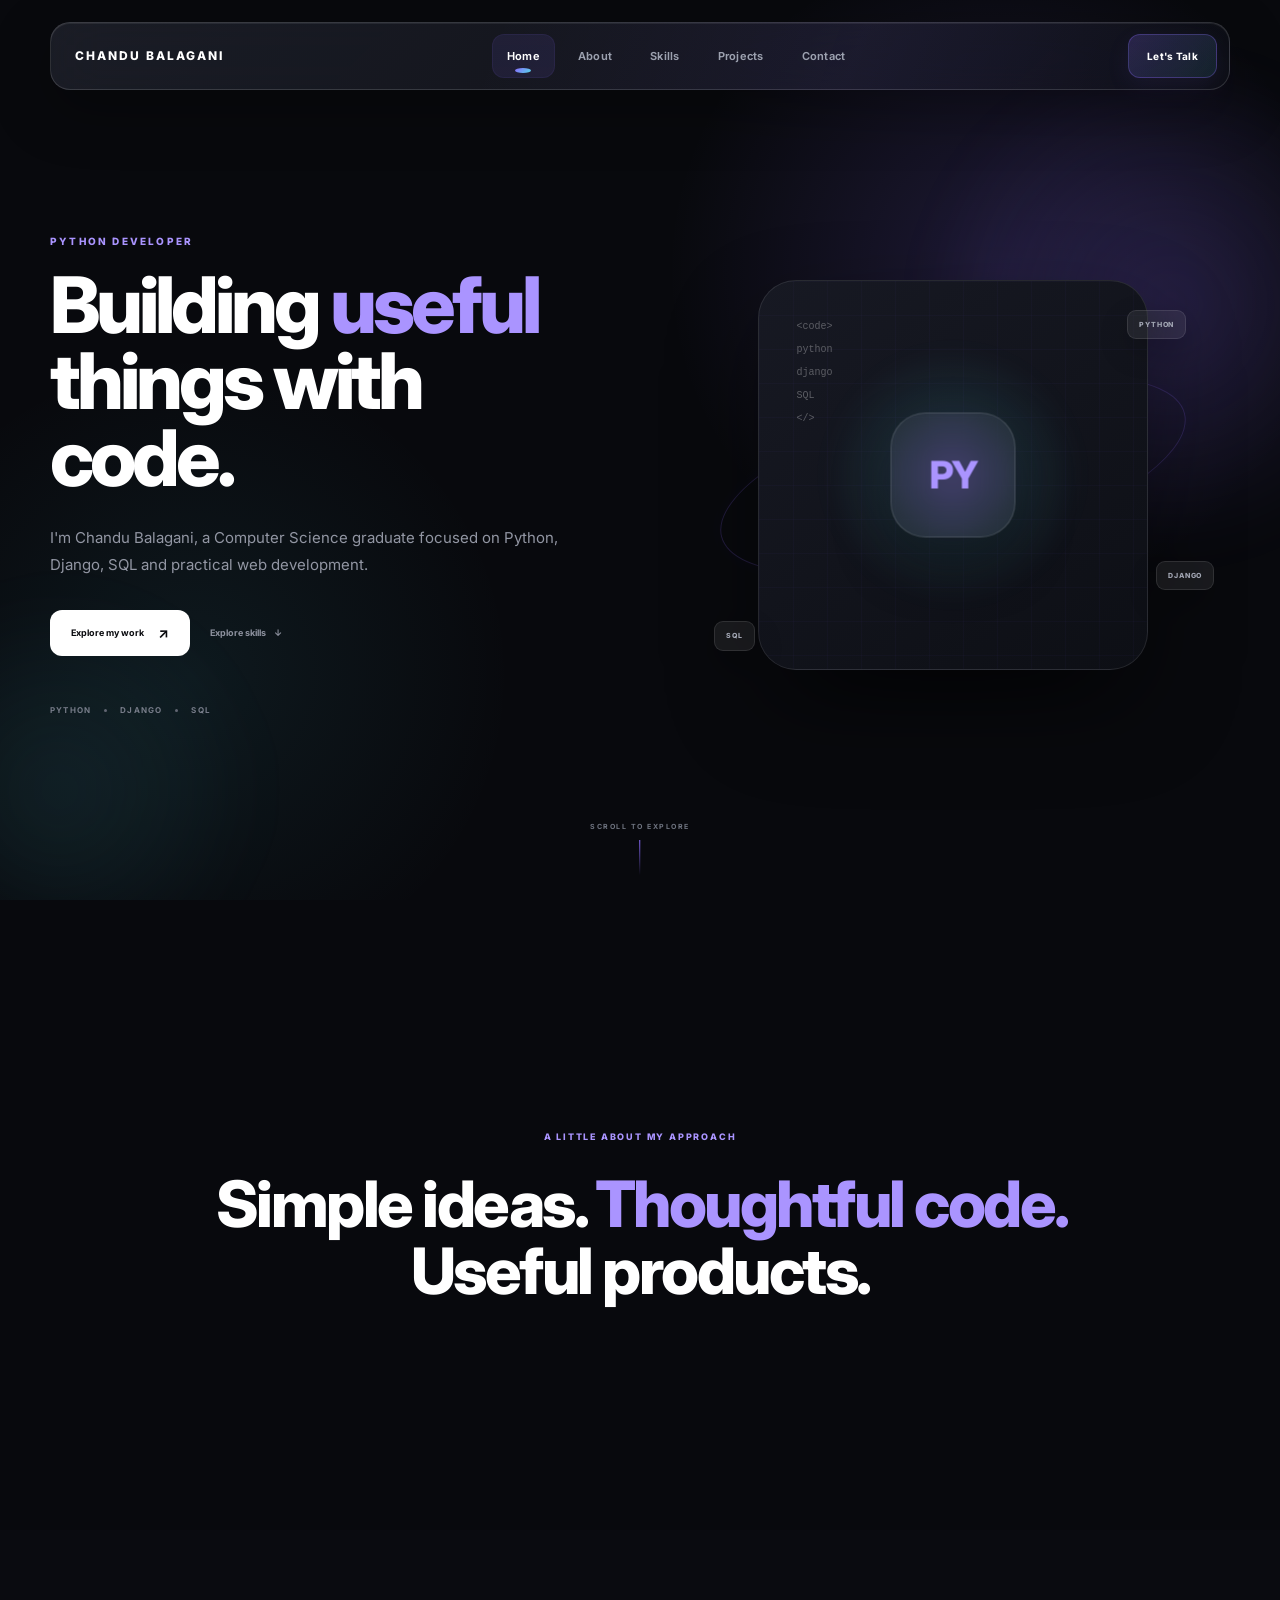
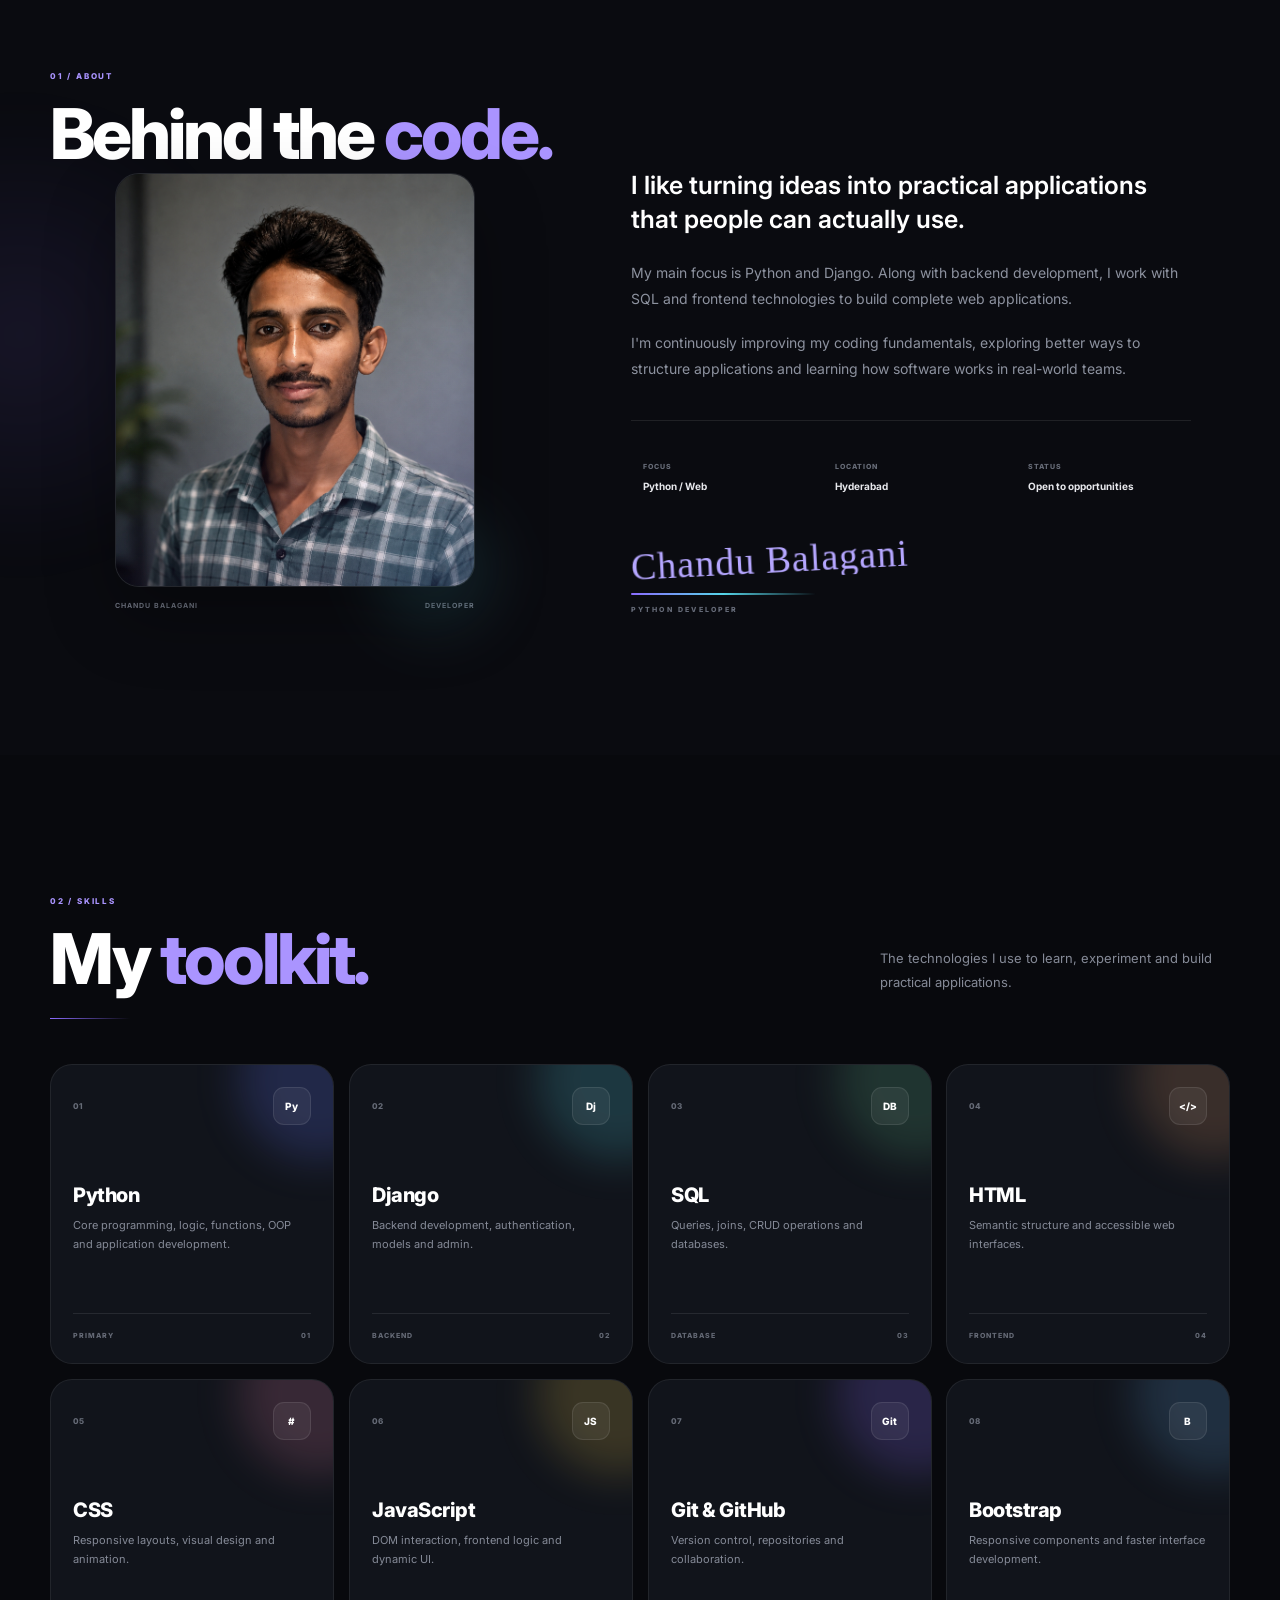
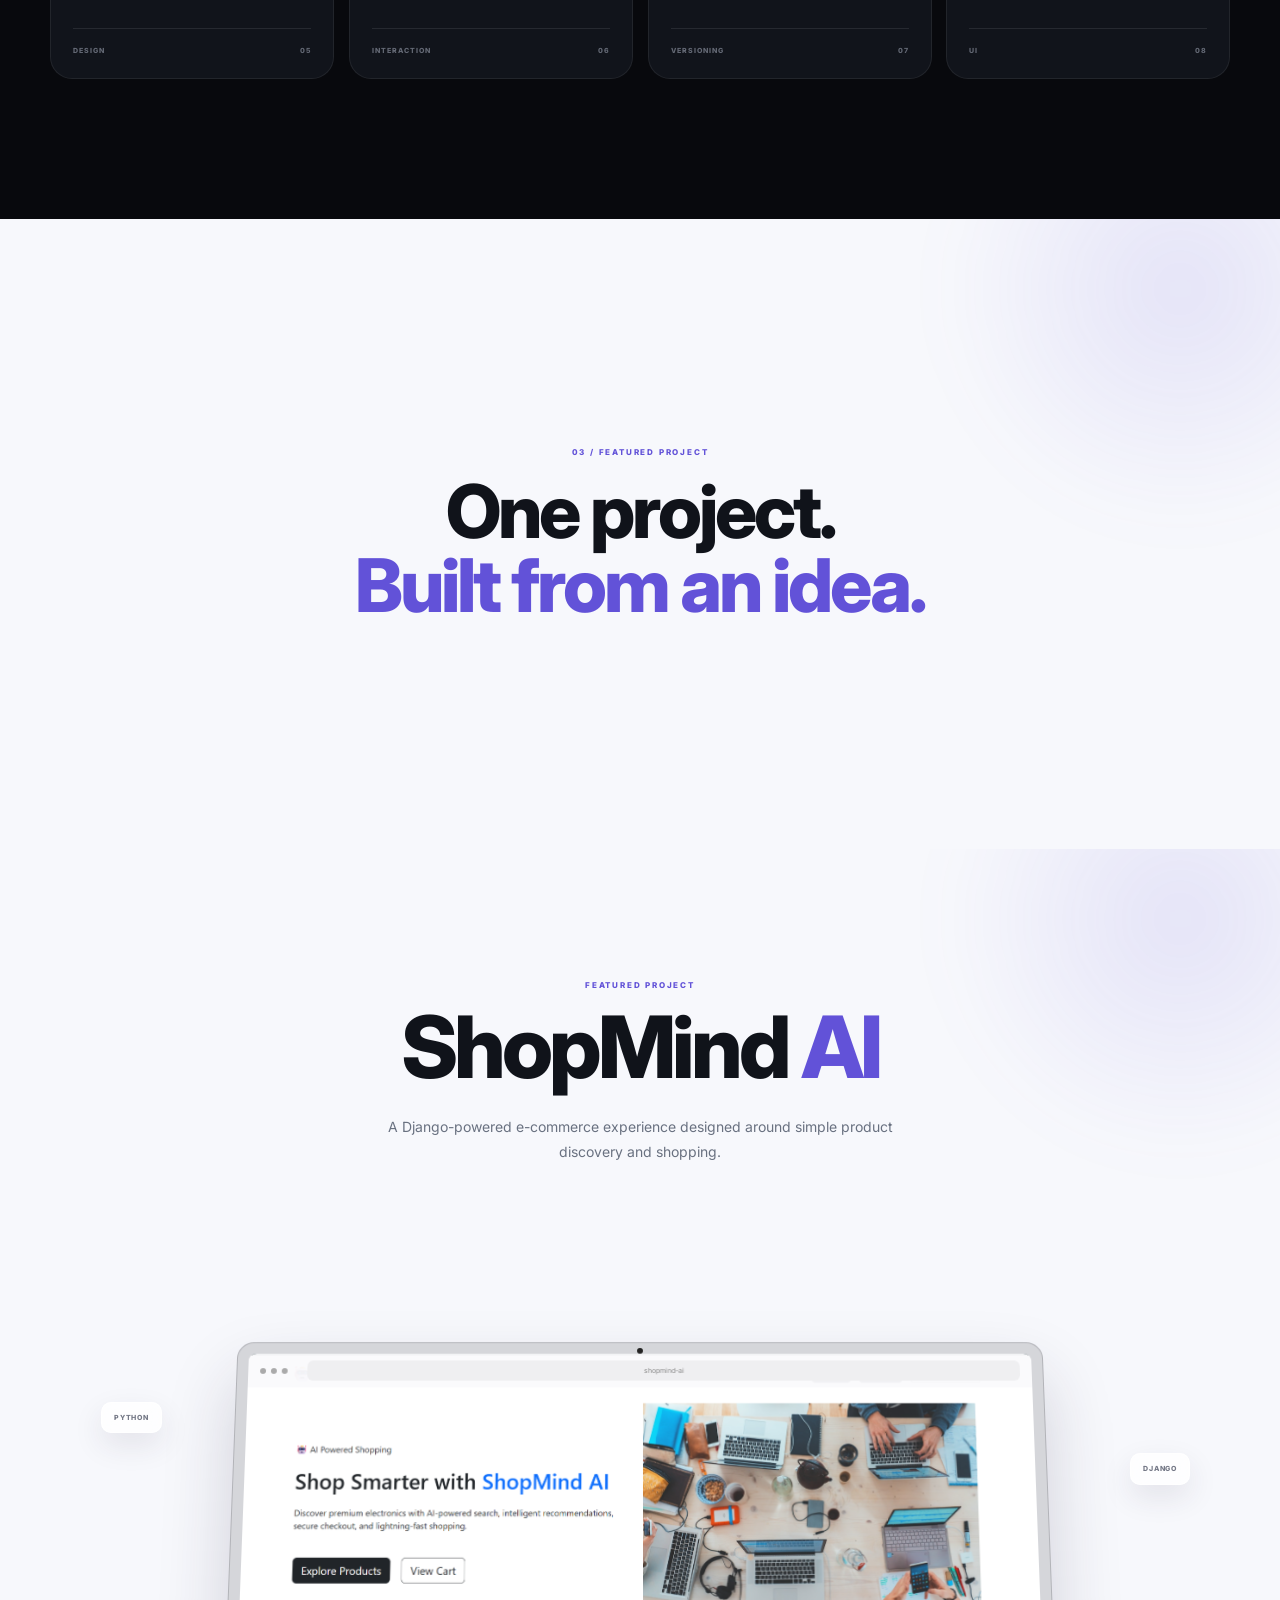
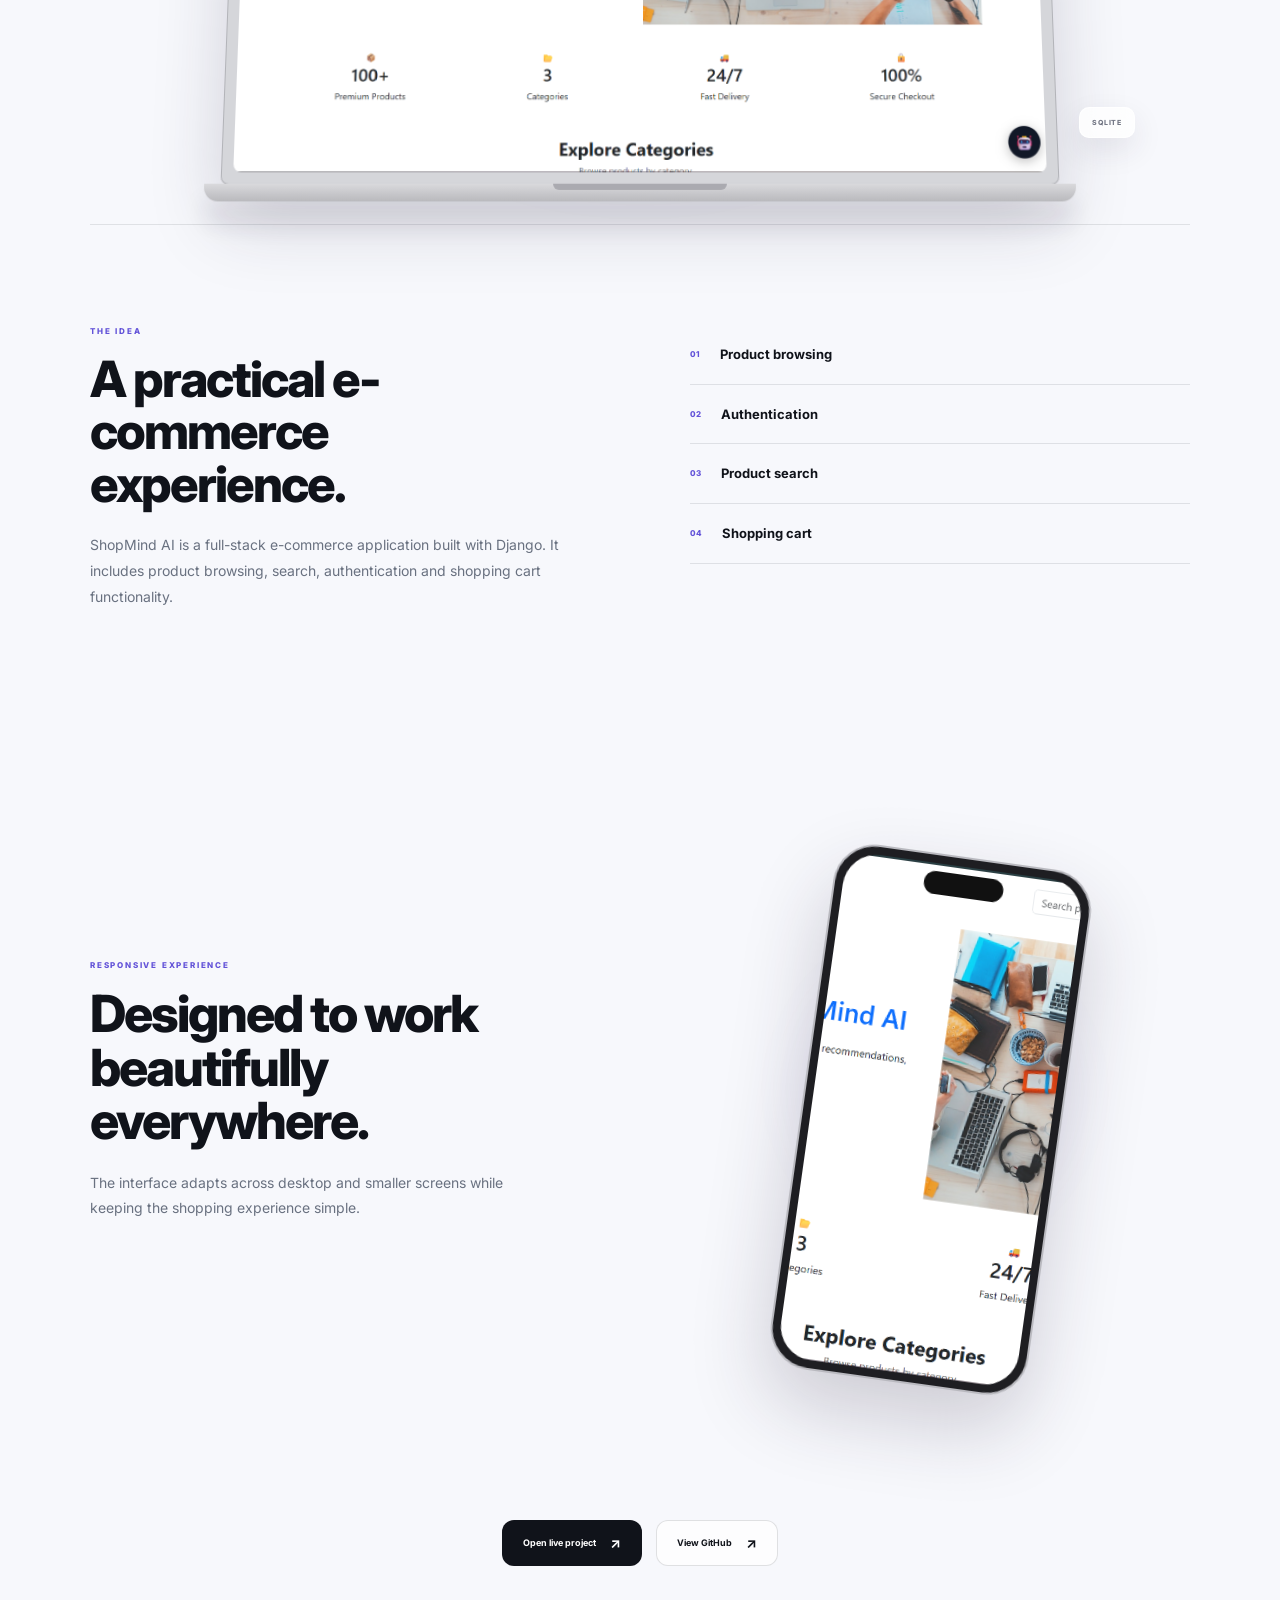
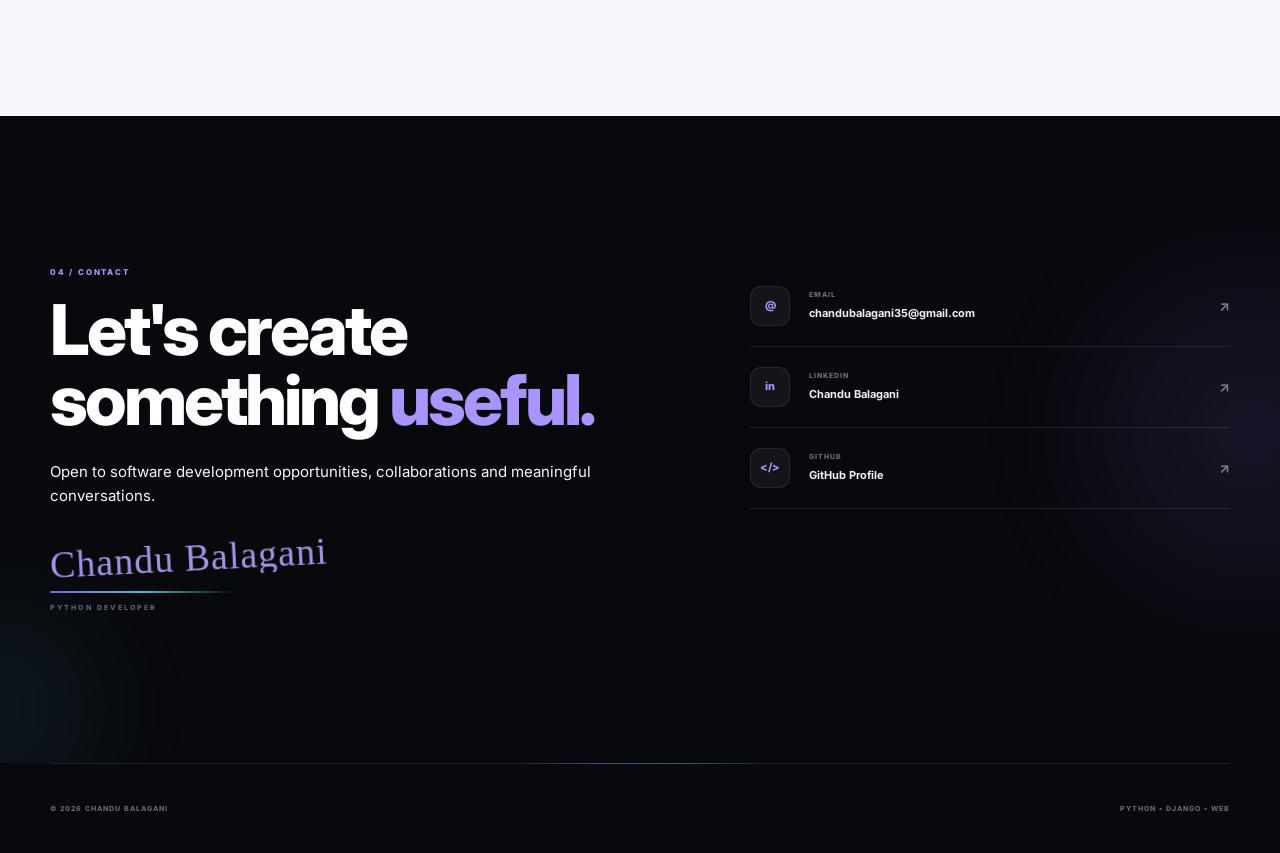
==== home.html @ 028231f8 "Set entry page as landing page" ====
<!DOCTYPE html>
<html lang="en">

<head>

    <meta charset="UTF-8">

    <meta
        name="viewport"
        content="width=device-width, initial-scale=1.0"
    >

    <meta
        name="description"
        content="Chandu Balagani — Python Developer Portfolio"
    >

    <meta
        name="author"
        content="Chandu Balagani"
    >

    <title>
        Chandu Balagani — Python Developer
    </title>


    <!-- =====================================================
         FONT
    ====================================================== -->

    <link rel="preconnect" href="https://fonts.googleapis.com">

    <link
        rel="preconnect"
        href="https://fonts.gstatic.com"
        crossorigin
    >

    <link
        href="https://fonts.googleapis.com/css2?family=Inter:wght@400;500;600;700;800&family=Caveat:wght@500;600&display=swap"
        rel="stylesheet"
    >


    <!-- =====================================================
         STYLESHEET
    ====================================================== -->

    <link
        rel="stylesheet"
        href="style.css"
    >

</head>


<body>


    <!-- =====================================================
         PAGE LOADER
    ====================================================== -->

    <div
        id="page-loader"
        class="page-loader"
    >

        <div class="loader-content">

            <span class="loader-name">
                CHANDU BALAGANI
            </span>

            <span class="loader-progress">
                <span></span>
            </span>

        </div>

    </div>


    <!-- =====================================================
         NAVBAR
    ====================================================== -->

    <header
        id="navbar"
        class="navbar"
    >

        <div class="nav-container">


            <!-- BRAND -->

            <a
                href="#home"
                class="brand"
            >
                CHANDU BALAGANI
            </a>


            <!-- NAVIGATION -->

            <nav
                class="nav-menu"
                aria-label="Main navigation"
            >

                <a
                    href="#home"
                    class="nav-link active"
                >
                    Home
                </a>


                <a
                    href="#about"
                    class="nav-link"
                >
                    About
                </a>


                <a
                    href="#skills"
                    class="nav-link"
                >
                    Skills
                </a>


                <a
                    href="#projects"
                    class="nav-link"
                >
                    Projects
                </a>


                <a
                    href="#contact"
                    class="nav-link"
                >
                    Contact
                </a>

            </nav>


            <!-- CTA -->

            <a
                href="#contact"
                class="nav-cta"
            >
                Let's Talk
            </a>


        </div>

    </header>


    <!-- =====================================================
         MAIN
    ====================================================== -->

    <main>


        <!-- =================================================
             HOME / HERO
        ================================================== -->

        <section
            id="home"
            class="hero-section"
        >

            <div class="hero-container">


                <!-- HERO CONTENT -->

                <div class="hero-copy">


                    <p class="hero-overline reveal">
                        PYTHON DEVELOPER
                    </p>


                    <h1 class="hero-title reveal">

                        Building

                        <span>
                            useful
                        </span>

                        things with code.

                    </h1>


                    <p class="hero-description reveal">

                        I'm Chandu Balagani, a Computer Science
                        graduate focused on Python, Django, SQL
                        and practical web development.

                    </p>


                    <div class="hero-actions reveal">


                        <a
                            href="#projects"
                            class="button button-dark"
                        >

                            Explore my work

                            <span>
                                ↗
                            </span>

                        </a>


                        <a
                            href="#skills"
                            class="text-button"
                        >

                            Explore skills

                            <span>
                                ↓
                            </span>

                        </a>


                    </div>


                    <div class="hero-meta reveal">

                        <span>
                            PYTHON
                        </span>

                        <i></i>

                        <span>
                            DJANGO
                        </span>

                        <i></i>

                        <span>
                            SQL
                        </span>

                    </div>


                </div>


                <!-- HERO VISUAL -->

                <div
                    class="hero-product reveal"
                    aria-hidden="true"
                >

                    <div class="product-shadow"></div>


                    <div
                        class="product-orbit product-orbit-one"
                    ></div>


                    <div
                        class="product-orbit product-orbit-two"
                    ></div>


                    <div class="developer-visual">


                        <div class="visual-grid"></div>


                        <div class="visual-glow"></div>


                        <div class="visual-code">

                            <span>
                                &lt;code&gt;
                            </span>

                            <span>
                                python
                            </span>

                            <span>
                                django
                            </span>

                            <span>
                                SQL
                            </span>

                            <span>
                                &lt;/&gt;
                            </span>

                        </div>


                        <div class="visual-center">

                            <span>
                                PY
                            </span>

                        </div>


                    </div>


                    <!-- FLOATING TAGS -->

                    <div
                        class="visual-tag tag-one"
                    >
                        PYTHON
                    </div>


                    <div
                        class="visual-tag tag-two"
                    >
                        DJANGO
                    </div>


                    <div
                        class="visual-tag tag-three"
                    >
                        SQL
                    </div>


                </div>

            </div>


            <!-- SCROLL INDICATOR -->

            <div class="hero-scroll">

                <span>
                    SCROLL TO EXPLORE
                </span>

                <span
                    class="scroll-line"
                ></span>

            </div>


        </section>


        <!-- =================================================
             STATEMENT
        ================================================== -->

        <section
            class="statement-section"
        >

            <div
                class="statement-container reveal"
            >

                <p class="statement-label">
                    A LITTLE ABOUT MY APPROACH
                </p>


                <h2>

                    Simple ideas.

                    <span>
                        Thoughtful code.
                    </span>

                    Useful products.

                </h2>

            </div>

        </section>


        <!-- =================================================
             ABOUT
        ================================================== -->

        <section
            id="about"
            class="about-section"
        >

            <div class="content-container">


                <!-- ABOUT HEADING -->

                <div
                    class="section-intro reveal"
                >

                    <p class="section-number">
                        01 / ABOUT
                    </p>


                    <h2>

                        Behind the

                        <span>
                            code.
                        </span>

                    </h2>

                </div>


                <!-- ABOUT CONTENT -->

                <div class="about-layout">


                    <!-- =====================================
                         PHOTO
                    ====================================== -->

                    <div
                        class="about-photo reveal"
                    >

                        <div class="photo-frame">

                            <img
                                src="assets/images/profile.png"
                                alt="Chandu Balagani"
                                loading="lazy"
                            >

                        </div>


                        <div class="photo-label">

                            <span>
                                CHANDU BALAGANI
                            </span>

                            <span>
                                DEVELOPER
                            </span>

                        </div>

                    </div>


                    <!-- =====================================
                         ABOUT TEXT
                    ====================================== -->

                    <div
                        class="about-copy reveal"
                    >


                        <p class="about-lead">

                            I like turning ideas into practical
                            applications that people can actually
                            use.

                        </p>


                        <p>

                            My main focus is Python and Django.
                            Along with backend development, I work
                            with SQL and frontend technologies to
                            build complete web applications.

                        </p>


                        <p>

                            I'm continuously improving my coding
                            fundamentals, exploring better ways to
                            structure applications and learning how
                            software works in real-world teams.

                        </p>


                        <!-- ABOUT DETAILS -->

                        <div class="about-details">


                            <div>

                                <small>
                                    FOCUS
                                </small>

                                <strong>
                                    Python / Web
                                </strong>

                            </div>


                            <div>

                                <small>
                                    LOCATION
                                </small>

                                <strong>
                                    Hyderabad
                                </strong>

                            </div>


                            <div>

                                <small>
                                    STATUS
                                </small>

                                <strong>
                                    Open to opportunities
                                </strong>

                            </div>


                        </div>


                        <!-- SIGNATURE -->

                        <div
                            class="portfolio-signature"
                        >

                            <span
                                class="signature-name"
                            >
                                Chandu Balagani
                            </span>


                            <span
                                class="signature-line"
                            ></span>


                            <span
                                class="signature-role"
                            >
                                PYTHON DEVELOPER
                            </span>

                        </div>


                    </div>

                </div>

            </div>

        </section>


        <!-- =================================================
             SKILLS
        ================================================== -->

        <section
            id="skills"
            class="skills-section"
        >

            <div
                class="content-container"
            >


                <div
                    class="skills-heading reveal"
                >

                    <div>

                        <p class="section-number">
                            02 / SKILLS
                        </p>


                        <h2>

                            My

                            <span>
                                toolkit.
                            </span>

                        </h2>

                    </div>


                    <p>

                        The technologies I use to learn,
                        experiment and build practical
                        applications.

                    </p>


                </div>


                <!-- SKILLS GRID -->

                <div class="skills-showcase">


                    <!-- PYTHON -->

                    <article
                        class="skill-card skill-python reveal"
                    >

                        <div class="skill-top">

                            <span class="skill-index">
                                01
                            </span>

                            <span class="skill-symbol">
                                Py
                            </span>

                        </div>


                        <div class="skill-content">

                            <h3>
                                Python
                            </h3>

                            <p>
                                Core programming,
                                logic, functions,
                                OOP and application
                                development.
                            </p>

                        </div>


                        <div class="skill-footer">

                            <span>
                                PRIMARY
                            </span>

                            <span>
                                01
                            </span>

                        </div>

                    </article>


                    <!-- DJANGO -->

                    <article
                        class="skill-card skill-django reveal"
                    >

                        <div class="skill-top">

                            <span class="skill-index">
                                02
                            </span>

                            <span class="skill-symbol">
                                Dj
                            </span>

                        </div>


                        <div class="skill-content">

                            <h3>
                                Django
                            </h3>

                            <p>
                                Backend development,
                                authentication,
                                models and admin.
                            </p>

                        </div>


                        <div class="skill-footer">

                            <span>
                                BACKEND
                            </span>

                            <span>
                                02
                            </span>

                        </div>

                    </article>


                    <!-- SQL -->

                    <article
                        class="skill-card skill-sql reveal"
                    >

                        <div class="skill-top">

                            <span class="skill-index">
                                03
                            </span>

                            <span class="skill-symbol">
                                DB
                            </span>

                        </div>


                        <div class="skill-content">

                            <h3>
                                SQL
                            </h3>

                            <p>
                                Queries, joins,
                                CRUD operations
                                and databases.
                            </p>

                        </div>


                        <div class="skill-footer">

                            <span>
                                DATABASE
                            </span>

                            <span>
                                03
                            </span>

                        </div>

                    </article>


                    <!-- HTML -->

                    <article
                        class="skill-card skill-html reveal"
                    >

                        <div class="skill-top">

                            <span class="skill-index">
                                04
                            </span>

                            <span class="skill-symbol">
                                &lt;/&gt;
                            </span>

                        </div>


                        <div class="skill-content">

                            <h3>
                                HTML
                            </h3>

                            <p>
                                Semantic structure
                                and accessible
                                web interfaces.
                            </p>

                        </div>


                        <div class="skill-footer">

                            <span>
                                FRONTEND
                            </span>

                            <span>
                                04
                            </span>

                        </div>

                    </article>


                    <!-- CSS -->

                    <article
                        class="skill-card skill-css reveal"
                    >

                        <div class="skill-top">

                            <span class="skill-index">
                                05
                            </span>

                            <span class="skill-symbol">
                                #
                            </span>

                        </div>


                        <div class="skill-content">

                            <h3>
                                CSS
                            </h3>

                            <p>
                                Responsive layouts,
                                visual design
                                and animation.
                            </p>

                        </div>


                        <div class="skill-footer">

                            <span>
                                DESIGN
                            </span>

                            <span>
                                05
                            </span>

                        </div>

                    </article>


                    <!-- JAVASCRIPT -->

                    <article
                        class="skill-card skill-javascript reveal"
                    >

                        <div class="skill-top">

                            <span class="skill-index">
                                06
                            </span>

                            <span class="skill-symbol">
                                JS
                            </span>

                        </div>


                        <div class="skill-content">

                            <h3>
                                JavaScript
                            </h3>

                            <p>
                                DOM interaction,
                                frontend logic
                                and dynamic UI.
                            </p>

                        </div>


                        <div class="skill-footer">

                            <span>
                                INTERACTION
                            </span>

                            <span>
                                06
                            </span>

                        </div>

                    </article>


                    <!-- GIT -->

                    <article
                        class="skill-card skill-git reveal"
                    >

                        <div class="skill-top">

                            <span class="skill-index">
                                07
                            </span>

                            <span class="skill-symbol">
                                Git
                            </span>

                        </div>


                        <div class="skill-content">

                            <h3>
                                Git & GitHub
                            </h3>

                            <p>
                                Version control,
                                repositories and
                                collaboration.
                            </p>

                        </div>


                        <div class="skill-footer">

                            <span>
                                VERSIONING
                            </span>

                            <span>
                                07
                            </span>

                        </div>

                    </article>


                    <!-- BOOTSTRAP -->

                    <article
                        class="skill-card skill-bootstrap reveal"
                    >

                        <div class="skill-top">

                            <span class="skill-index">
                                08
                            </span>

                            <span class="skill-symbol">
                                B
                            </span>

                        </div>


                        <div class="skill-content">

                            <h3>
                                Bootstrap
                            </h3>

                            <p>
                                Responsive components
                                and faster interface
                                development.
                            </p>

                        </div>


                        <div class="skill-footer">

                            <span>
                                UI
                            </span>

                            <span>
                                08
                            </span>

                        </div>

                    </article>


                </div>

            </div>

        </section>


        <!-- =================================================
             PROJECT INTRO
        ================================================== -->

        <section
            class="project-intro-section"
        >

            <div
                class="project-intro reveal"
            >

                <p class="section-number">
                    03 / FEATURED PROJECT
                </p>


                <h2>

                    One project.

                    <br>

                    <span>
                        Built from an idea.
                    </span>

                </h2>

            </div>

        </section>


        <!-- =================================================
             PROJECT
        ================================================== -->

        <section
            id="projects"
            class="shopmind-section"
        >

            <div
                class="shopmind-container"
            >


                <!-- PROJECT TITLE -->

                <div
                    class="shopmind-heading reveal"
                >

                    <p class="project-label">
                        FEATURED PROJECT
                    </p>


                    <h2>

                        ShopMind

                        <span>
                            AI
                        </span>

                    </h2>


                    <p>

                        A Django-powered e-commerce
                        experience designed around simple
                        product discovery and shopping.

                    </p>

                </div>


                <!-- =========================================
                     MACBOOK
                ========================================== -->

                <div
                    class="mac-stage reveal"
                >

                    <div class="mac-glow"></div>


                    <div class="macbook">


                        <div class="mac-screen">

                            <div
                                class="mac-camera"
                            ></div>


                            <div
                                class="browser-bar"
                            >

                                <div
                                    class="browser-dots"
                                >

                                    <span></span>

                                    <span></span>

                                    <span></span>

                                </div>


                                <div
                                    class="browser-url"
                                >
                                    shopmind-ai
                                </div>

                            </div>


                            <img
                                src="assets/images/shopmind-preview.png"
                                alt="ShopMind AI project preview"
                                class="mac-project-image"
                                loading="lazy"
                            >

                        </div>


                        <div class="mac-base">

                            <div
                                class="mac-notch"
                            ></div>

                        </div>


                    </div>


                    <!-- FLOATING LABELS -->

                    <div
                        class="mac-float mac-float-one"
                    >
                        PYTHON
                    </div>


                    <div
                        class="mac-float mac-float-two"
                    >
                        DJANGO
                    </div>


                    <div
                        class="mac-float mac-float-three"
                    >
                        SQLITE
                    </div>


                </div>


                <!-- =========================================
                     PROJECT DETAILS
                ========================================== -->

                <div
                    class="project-details"
                >


                    <div
                        class="project-detail-copy reveal"
                    >

                        <p class="detail-label">
                            THE IDEA
                        </p>


                        <h3>

                            A practical
                            e-commerce
                            experience.

                        </h3>


                        <p>

                            ShopMind AI is a full-stack
                            e-commerce application built
                            with Django. It includes
                            product browsing, search,
                            authentication and shopping
                            cart functionality.

                        </p>

                    </div>


                    <div
                        class="project-features reveal"
                    >


                        <div
                            class="project-feature"
                        >

                            <span>
                                01
                            </span>

                            <strong>
                                Product browsing
                            </strong>

                        </div>


                        <div
                            class="project-feature"
                        >

                            <span>
                                02
                            </span>

                            <strong>
                                Authentication
                            </strong>

                        </div>


                        <div
                            class="project-feature"
                        >

                            <span>
                                03
                            </span>

                            <strong>
                                Product search
                            </strong>

                        </div>


                        <div
                            class="project-feature"
                        >

                            <span>
                                04
                            </span>

                            <strong>
                                Shopping cart
                            </strong>

                        </div>


                    </div>


                </div>


                <!-- =========================================
                     IPHONE
                ========================================== -->

                <div
                    class="iphone-section"
                >


                    <div
                        class="iphone-copy reveal"
                    >

                        <p class="detail-label">
                            RESPONSIVE EXPERIENCE
                        </p>


                        <h3>

                            Designed to work
                            beautifully
                            everywhere.

                        </h3>


                        <p>

                            The interface adapts across
                            desktop and smaller screens
                            while keeping the shopping
                            experience simple.

                        </p>

                    </div>


                    <div
                        class="iphone-stage reveal"
                    >

                        <div
                            class="iphone-glow"
                        ></div>


                        <div class="iphone">

                            <div
                                class="iphone-screen"
                            >

                                <div
                                    class="iphone-island"
                                ></div>


                                <img
                                    src="assets/images/shopmind-preview.png"
                                    alt="ShopMind AI mobile preview"
                                    class="iphone-image"
                                    loading="lazy"
                                >

                            </div>

                        </div>

                    </div>


                </div>


                <!-- =========================================
                     PROJECT BUTTONS
                ========================================== -->

                <div
                    class="project-actions reveal"
                >


                    <a
                        href="https://shopmind-ai-ykfq.onrender.com"
                        target="_blank"
                        rel="noopener noreferrer"
                        class="button button-dark"
                    >

                        Open live project

                        <span>
                            ↗
                        </span>

                    </a>


                    <a
                        href="https://github.com/"
                        target="_blank"
                        rel="noopener noreferrer"
                        class="button button-outline"
                    >

                        View GitHub

                        <span>
                            ↗
                        </span>

                    </a>


                </div>


            </div>

        </section>


        <!-- =================================================
             CONTACT
        ================================================== -->

        <section
            id="contact"
            class="contact-section"
        >

            <div
                class="content-container"
            >


                <div
                    class="contact-layout reveal"
                >


                    <div
                        class="contact-heading"
                    >

                        <p class="section-number">
                            04 / CONTACT
                        </p>


                        <h2>

                            Let's create
                            something
                            <span>
                                useful.
                            </span>

                        </h2>


                        <p>

                            Open to software development
                            opportunities, collaborations
                            and meaningful conversations.

                        </p>


                        <!-- CONTACT SIGNATURE -->

                        <div
                            class="portfolio-signature contact-signature"
                        >

                            <span
                                class="signature-name"
                            >
                                Chandu Balagani
                            </span>


                            <span
                                class="signature-line"
                            ></span>


                            <span
                                class="signature-role"
                            >
                                PYTHON DEVELOPER
                            </span>

                        </div>


                    </div>


                    <!-- CONTACT LINKS -->

                    <div
                        class="contact-links"
                    >


                        <!-- EMAIL -->

                        <a
                            href="mailto:chandubalagani35@gmail.com"
                            class="contact-link"
                        >

                            <span
                                class="contact-icon"
                            >
                                @
                            </span>


                            <span>

                                <small>
                                    EMAIL
                                </small>

                                <strong>
                                    chandubalagani35@gmail.com
                                </strong>

                            </span>


                            <b>
                                ↗
                            </b>

                        </a>


                        <!-- LINKEDIN -->

                        <a
                            href="https://www.linkedin.com/in/chandu-balagani"
                            target="_blank"
                            rel="noopener noreferrer"
                            class="contact-link"
                        >

                            <span
                                class="contact-icon"
                            >
                                in
                            </span>


                            <span>

                                <small>
                                    LINKEDIN
                                </small>

                                <strong>
                                    Chandu Balagani
                                </strong>

                            </span>


                            <b>
                                ↗
                            </b>

                        </a>


                        <!-- GITHUB -->

                        <a
                            href="https://github.com/"
                            target="_blank"
                            rel="noopener noreferrer"
                            class="contact-link"
                        >

                            <span
                                class="contact-icon"
                            >
                                &lt;/&gt;
                            </span>


                            <span>

                                <small>
                                    GITHUB
                                </small>

                                <strong>
                                    GitHub Profile
                                </strong>

                            </span>


                            <b>
                                ↗
                            </b>

                        </a>


                    </div>

                </div>

            </div>

        </section>


    </main>


    <!-- =====================================================
         FOOTER
    ====================================================== -->

    <footer
        class="site-footer"
    >

        <div
            class="footer-inner"
        >

            <span>
                © 2026 CHANDU BALAGANI
            </span>


            <span>
                PYTHON • DJANGO • WEB
            </span>

        </div>

    </footer>


    <!-- =====================================================
         JAVASCRIPT
    ====================================================== -->

    <script src="script.js"></script>

</body>

</html>
---- style.css ----
/* =========================================================
   CHANDU BALAGANI — PORTFOLIO
   DARK → LIGHT PROJECT → DARK
   APPLE / PREMIUM / MODERN
========================================================= */


/* =========================================================
   ROOT
========================================================= */

:root {

    /* DARK SYSTEM */

    --dark:
        #08090d;

    --dark-soft:
        #101219;

    --dark-card:
        #13161e;

    --dark-card-two:
        #181b24;

    --dark-text:
        #f7f7fa;

    --dark-muted:
        #9296a3;

    --dark-line:
        rgba(255,255,255,.09);


    /* LIGHT PROJECT SYSTEM */

    --light:
        #f7f8fc;

    --light-soft:
        #eef1f7;

    --light-card:
        #ffffff;

    --light-text:
        #10131a;

    --light-muted:
        #697180;

    --light-line:
        rgba(15,20,30,.10);


    /* ACCENTS */

    --purple:
        #8b6cff;

    --purple-light:
        #aa94ff;

    --blue:
        #6378ff;

    --cyan:
        #55d5e8;

    --green:
        #67c993;

    --orange:
        #f0a56d;

    --pink:
        #e886ad;


    /* SYSTEM */

    --white:
        #ffffff;

    --black:
        #090a0d;

    --radius:
        24px;

    --small-radius:
        14px;

    --container:
        1180px;

    --ease:
        cubic-bezier(.22,1,.36,1);

}


/* =========================================================
   RESET
========================================================= */

* {

    box-sizing:
        border-box;

    margin:
        0;

    padding:
        0;

}


html {

    scroll-behavior:
        smooth;

    scroll-padding-top:
        25px;

}


body {

    margin:
        0;

    overflow-x:
        hidden;

    background:
        var(--dark);

    color:
        var(--dark-text);

    font-family:
        "Inter",
        -apple-system,
        BlinkMacSystemFont,
        "Segoe UI",
        sans-serif;

    font-size:
        15px;

    line-height:
        1.6;

}


main {

    overflow:
        hidden;

}


section {

    position:
        relative;

}


img {

    display:
        block;

    max-width:
        100%;

}


a {

    color:
        inherit;

    text-decoration:
        none;

}


::selection {

    color:
        #ffffff;

    background:
        rgba(139,108,255,.35);

}


/* =========================================================
   CONTAINER
========================================================= */

.content-container {

    width:
        min(
            var(--container),
            calc(100% - 48px)
        );

    margin:
        0 auto;

}


/* =========================================================
   PAGE LOADER
========================================================= */

.page-loader {

    position:
        fixed;

    inset:
        0;

    z-index:
        20000;

    display:
        grid;

    place-items:
        center;

    background:
        #08090d;

    transition:
        opacity .7s var(--ease),
        visibility .7s ease;

}


.page-loader.hide {

    opacity:
        0;

    visibility:
        hidden;

    pointer-events:
        none;

}


.loader-content {

    width:
        190px;

    display:
        flex;

    flex-direction:
        column;

    gap:
        15px;

}


.loader-name {

    color:
        #ffffff;

    font-size:
        9px;

    font-weight:
        800;

    text-align:
        center;

    letter-spacing:
        2px;

}


.loader-progress {

    height:
        2px;

    overflow:
        hidden;

    border-radius:
        10px;

    background:
        rgba(255,255,255,.12);

}


.loader-progress span {

    display:
        block;

    width:
        0;

    height:
        100%;

    background:
        linear-gradient(
            90deg,
            var(--purple),
            var(--blue),
            var(--cyan)
        );

    animation:
        loaderProgress 1.2s var(--ease) forwards;

}


@keyframes loaderProgress {

    to {
        width:
            100%;
    }

}


/* =========================================================
   NAVBAR
   HOME ONLY
========================================================= */

.navbar {

    position:
        fixed;

    top:
        0;

    left:
        0;

    width:
        100%;

    z-index:
        9999;

    padding:
        20px 0;

    display:
        none !important;

    opacity:
        0;

    visibility:
        hidden;

    pointer-events:
        none;

    transform:
        translateY(-22px);

    transition:
        opacity .45s var(--ease),
        transform .45s var(--ease),
        visibility .45s ease;

}


.navbar.visible {

    display:
        block !important;

    opacity:
        1;

    visibility:
        visible;

    pointer-events:
        auto;

    transform:
        translateY(0);

}


.nav-container {

    width:
        min(
            1160px,
            calc(100% - 48px)
        );

    min-height:
        56px;

    margin:
        0 auto;

    padding:
        8px 10px 8px 20px;

    display:
        flex;

    align-items:
        center;

    justify-content:
        space-between;

    gap:
        20px;

    border:
        1px solid
        rgba(255,255,255,.10);

    border-radius:
        16px;

    background:
        rgba(18,20,27,.70);

    backdrop-filter:
        blur(24px)
        saturate(150%);

    -webkit-backdrop-filter:
        blur(24px)
        saturate(150%);

    box-shadow:
        0 15px 50px
        rgba(0,0,0,.24);

}


.brand {

    color:
        #ffffff;

    font-size:
        9px;

    line-height:
        1;

    font-weight:
        800;

    letter-spacing:
        1.7px;

    white-space:
        nowrap;

    transition:
        color .25s ease;

}


.brand:hover {

    color:
        var(--purple-light);

}


.nav-menu {

    display:
        flex;

    align-items:
        center;

    gap:
        28px;

}


.nav-link {

    position:
        relative;

    color:
        #858a98;

    font-size:
        9px;

    line-height:
        1;

    font-weight:
        600;

    transition:
        color .25s ease;

}


.nav-link:hover,
.nav-link.active {

    color:
        #ffffff;

}


.nav-link::after {

    content:
        "";

    position:
        absolute;

    left:
        50%;

    bottom:
        -10px;

    width:
        0;

    height:
        2px;

    border-radius:
        5px;

    background:
        var(--purple);

    transform:
        translateX(-50%);

    transition:
        width .3s var(--ease);

}


.nav-link.active::after {

    width:
        16px;

}


.nav-cta {

    padding:
        10px 15px;

    border:
        1px solid
        rgba(255,255,255,.10);

    border-radius:
        10px;

    color:
        #ffffff;

    background:
        rgba(255,255,255,.08);

    font-size:
        8px;

    line-height:
        1;

    font-weight:
        700;

    transition:
        transform .3s var(--ease),
        background .3s ease;

}


.nav-cta:hover {

    transform:
        translateY(-2px);

    background:
        rgba(139,108,255,.16);

}


/* =========================================================
   HOME / HERO — DARK
========================================================= */

.hero-section {

    min-height:
        100svh;

    display:
        flex;

    align-items:
        center;

    padding:
        120px 0 70px;

    background:

        radial-gradient(
            circle at 78% 30%,
            rgba(139,108,255,.16),
            transparent 28%
        ),

        radial-gradient(
            circle at 15% 75%,
            rgba(85,213,232,.08),
            transparent 25%
        ),

        #08090d;

}


.hero-container {

    width:
        min(
            var(--container),
            calc(100% - 48px)
        );

    margin:
        0 auto;

    display:
        grid;

    grid-template-columns:
        1fr 1fr;

    align-items:
        center;

    gap:
        70px;

}


.hero-copy {

    max-width:
        570px;

}


.hero-overline {

    margin-bottom:
        18px;

    color:
        var(--purple-light);

    font-size:
        10px;

    font-weight:
        800;

    letter-spacing:
        2.2px;

}


.hero-title {

    color:
        #ffffff;

    font-size:
        clamp(
            46px,
            6.2vw,
            78px
        );

    line-height:
        .98;

    letter-spacing:
        -4px;

    font-weight:
        800;

}


.hero-title span {

    display:
        inline-block;

    color:
        var(--purple-light);

}


.hero-description {

    max-width:
        510px;

    margin-top:
        28px;

    color:
        var(--dark-muted);

    font-size:
        15px;

    line-height:
        1.8;

}


.hero-actions {

    display:
        flex;

    align-items:
        center;

    flex-wrap:
        wrap;

    gap:
        20px;

    margin-top:
        32px;

}


.button {

    display:
        inline-flex;

    align-items:
        center;

    justify-content:
        center;

    gap:
        14px;

    min-height:
        46px;

    padding:
        0 20px;

    border:
        1px solid transparent;

    border-radius:
        12px;

    font-size:
        9px;

    font-weight:
        700;

    transition:
        transform .3s var(--ease),
        background .3s ease,
        border-color .3s ease,
        box-shadow .3s ease;

}


.button span {

    font-size:
        14px;

}


.button-dark {

    color:
        #ffffff;

    background:
        #ffffff;

}


.button-dark {

    color:
        #08090d;

}


.button-dark:hover {

    box-shadow:
        0 12px 35px
        rgba(255,255,255,.12);

}


.button-outline {

    color:
        #ffffff;

    border-color:
        rgba(255,255,255,.14);

    background:
        rgba(255,255,255,.04);

}


.button-outline:hover {

    border-color:
        rgba(139,108,255,.45);

    background:
        rgba(139,108,255,.08);

}


.text-button {

    display:
        inline-flex;

    align-items:
        center;

    gap:
        8px;

    color:
        #8e929f;

    font-size:
        9px;

    font-weight:
        700;

    transition:
        color .25s ease,
        transform .25s ease;

}


.text-button:hover {

    color:
        #ffffff;

    transform:
        translateX(3px);

}


.hero-meta {

    display:
        flex;

    align-items:
        center;

    gap:
        13px;

    margin-top:
        48px;

    color:
        #777c89;

    font-size:
        8px;

    font-weight:
        700;

    letter-spacing:
        1.2px;

}


.hero-meta i {

    width:
        3px;

    height:
        3px;

    border-radius:
        50%;

    background:
        #626673;

}


/* =========================================================
   HERO VISUAL
========================================================= */

.hero-product {

    position:
        relative;

    min-height:
        500px;

    display:
        grid;

    place-items:
        center;

    perspective:
        1000px;

}


.developer-visual {

    position:
        relative;

    width:
        min(
            390px,
            75vw
        );

    aspect-ratio:
        1 / 1;

    overflow:
        hidden;

    border:
        1px solid
        rgba(255,255,255,.10);

    border-radius:
        38px;

    background:

        linear-gradient(
            145deg,
            #171923,
            #0d0f15
        );

    box-shadow:
        0 40px 90px
        rgba(0,0,0,.40);

    transform-style:
        preserve-3d;

    transition:
        transform .2s ease-out;

}


.visual-grid {

    position:
        absolute;

    inset:
        0;

    opacity:
        .32;

    background-image:

        linear-gradient(
            rgba(139,108,255,.10) 1px,
            transparent 1px
        ),

        linear-gradient(
            90deg,
            rgba(139,108,255,.10) 1px,
            transparent 1px
        );

    background-size:
        34px 34px;

}


.visual-glow {

    position:
        absolute;

    width:
        260px;

    height:
        260px;

    left:
        50%;

    top:
        50%;

    transform:
        translate(-50%,-50%);

    border-radius:
        50%;

    background:
        radial-gradient(
            circle,
            rgba(139,108,255,.38),
            rgba(85,213,232,.10),
            transparent 70%
        );

    filter:
        blur(10px);

    animation:
        visualPulse 5s ease-in-out infinite;

}


@keyframes visualPulse {

    0%,
    100% {

        transform:
            translate(-50%,-50%)
            scale(.9);

    }

    50% {

        transform:
            translate(-50%,-50%)
            scale(1.1);

    }

}


.visual-code {

    position:
        absolute;

    left:
        38px;

    top:
        38px;

    display:
        flex;

    flex-direction:
        column;

    gap:
        7px;

    color:
        rgba(255,255,255,.30);

    font-family:
        monospace;

    font-size:
        10px;

}


.visual-center {

    position:
        absolute;

    left:
        50%;

    top:
        50%;

    width:
        125px;

    height:
        125px;

    display:
        grid;

    place-items:
        center;

    border:
        1px solid
        rgba(255,255,255,.14);

    border-radius:
        35px;

    background:
        rgba(255,255,255,.06);

    backdrop-filter:
        blur(18px);

    box-shadow:
        0 25px 60px
        rgba(0,0,0,.30);

    transform:
        translate(-50%,-50%)
        translateZ(45px);

}


.visual-center span {

    color:
        var(--purple-light);

    font-size:
        38px;

    font-weight:
        800;

    letter-spacing:
        -2px;

}


.product-shadow {

    position:
        absolute;

    width:
        280px;

    height:
        50px;

    bottom:
        32px;

    left:
        50%;

    transform:
        translateX(-50%);

    border-radius:
        50%;

    background:
        rgba(0,0,0,.35);

    filter:
        blur(25px);

}


.product-orbit {

    position:
        absolute;

    left:
        50%;

    top:
        50%;

    border:
        1px solid
        rgba(139,108,255,.20);

    border-radius:
        50%;

    transform:
        translate(-50%,-50%)
        rotate(-15deg);

    pointer-events:
        none;

}


.product-orbit-one {

    width:
        480px;

    height:
        160px;

    animation:
        orbitSpin 12s linear infinite;

}


.product-orbit-two {

    width:
        410px;

    height:
        135px;

    transform:
        translate(-50%,-50%)
        rotate(45deg);

    animation:
        orbitSpinReverse 16s linear infinite;

}


@keyframes orbitSpin {

    from {

        transform:
            translate(-50%,-50%)
            rotate(0deg);

    }

    to {

        transform:
            translate(-50%,-50%)
            rotate(360deg);

    }

}


@keyframes orbitSpinReverse {

    from {

        transform:
            translate(-50%,-50%)
            rotate(45deg);

    }

    to {

        transform:
            translate(-50%,-50%)
            rotate(-315deg);

    }

}


.visual-tag {

    position:
        absolute;

    padding:
        8px 11px;

    border:
        1px solid
        rgba(255,255,255,.10);

    border-radius:
        9px;

    background:
        rgba(255,255,255,.07);

    backdrop-filter:
        blur(14px);

    color:
        #a1a5b2;

    font-size:
        7px;

    font-weight:
        800;

    letter-spacing:
        .8px;

    box-shadow:
        0 12px 30px
        rgba(0,0,0,.20);

}


.tag-one {

    top:
        17%;

    right:
        8%;

}


.tag-two {

    right:
        3%;

    bottom:
        27%;

}


.tag-three {

    left:
        7%;

    bottom:
        15%;

}


/* =========================================================
   HERO SCROLL
========================================================= */

.hero-scroll {

    position:
        absolute;

    left:
        50%;

    bottom:
        25px;

    display:
        flex;

    flex-direction:
        column;

    align-items:
        center;

    gap:
        8px;

    transform:
        translateX(-50%);

    color:
        #6f7480;

    font-size:
        7px;

    font-weight:
        700;

    letter-spacing:
        1.5px;

}


.scroll-line {

    width:
        1px;

    height:
        35px;

    background:
        linear-gradient(
            to bottom,
            var(--purple),
            transparent
        );

    animation:
        scrollLine 2s ease-in-out infinite;

}


@keyframes scrollLine {

    0%,
    100% {

        transform:
            scaleY(.55);

        transform-origin:
            top;

    }

    50% {

        transform:
            scaleY(1);

        transform-origin:
            top;

    }

}


/* =========================================================
   STATEMENT — DARK
========================================================= */

.statement-section {

    min-height:
        70vh;

    display:
        grid;

    place-items:
        center;

    padding:
        120px 24px;

    background:
        #08090d;

}


.statement-container {

    width:
        min(
            850px,
            100%
        );

    text-align:
        center;

}


.statement-label {

    margin-bottom:
        25px;

    color:
        var(--purple-light);

    font-size:
        9px;

    font-weight:
        800;

    letter-spacing:
        1.8px;

}


.statement-container h2 {

    color:
        #ffffff;

    font-size:
        clamp(
            34px,
            5vw,
            64px
        );

    line-height:
        1.05;

    letter-spacing:
        -2.5px;

    font-weight:
        800;

}


.statement-container h2 span {

    color:
        var(--purple-light);

}


/* =========================================================
   DARK SECTION HEADINGS
========================================================= */

.section-number {

    margin-bottom:
        16px;

    color:
        var(--purple-light);

    font-size:
        8px;

    font-weight:
        800;

    letter-spacing:
        1.8px;

}


.section-intro h2,
.skills-heading h2 {

    color:
        #ffffff;

    font-size:
        clamp(
            42px,
            6vw,
            70px
        );

    line-height:
        1;

    letter-spacing:
        -3px;

    font-weight:
        800;

}


.section-intro h2 span,
.skills-heading h2 span {

    color:
        var(--purple-light);

}


/* =========================================================
   ABOUT — DARK
========================================================= */

.about-section {

    padding:
        140px 0;

    background:
        #0a0b10;

}


.about-layout {

    display:
        grid;

    grid-template-columns:
        .9fr 1.1fr;

    align-items:
        center;

    gap:
        90px;

}


.about-photo {

    position:
        relative;

}


.photo-frame {

    position:
        relative;

    overflow:
        hidden;

    border:
        1px solid
        rgba(255,255,255,.08);

    border-radius:
        28px;

    background:
        #11131a;

    box-shadow:
        0 30px 70px
        rgba(0,0,0,.30);

}


.photo-frame::after {

    content:
        "";

    position:
        absolute;

    inset:
        0;

    background:
        linear-gradient(
            145deg,
            transparent 40%,
            rgba(139,108,255,.16)
        );

    pointer-events:
        none;

}


.photo-frame img {

    width:
        100%;

    aspect-ratio:
        4 / 5;

    object-fit:
        cover;

}


.photo-label {

    display:
        flex;

    justify-content:
        space-between;

    margin-top:
        13px;

    color:
        #707582;

    font-size:
        7px;

    font-weight:
        700;

    letter-spacing:
        1px;

}


.about-copy {

    max-width:
        560px;

}


.about-lead {

    margin-bottom:
        24px;

    color:
        #ffffff;

    font-size:
        25px;

    line-height:
        1.35;

    font-weight:
        600;

}


.about-copy > p:not(.about-lead) {

    margin-bottom:
        18px;

    color:
        #8d929f;

    font-size:
        14px;

    line-height:
        1.85;

}


.about-details {

    display:
        grid;

    grid-template-columns:
        repeat(3,1fr);

    gap:
        18px;

    margin-top:
        38px;

    padding-top:
        28px;

    border-top:
        1px solid
        var(--dark-line);

}


.about-details div {

    display:
        flex;

    flex-direction:
        column;

    gap:
        6px;

}


.about-details small {

    color:
        #676c78;

    font-size:
        7px;

    font-weight:
        800;

    letter-spacing:
        1px;

}


.about-details strong {

    color:
        #e7e8ec;

    font-size:
        10px;

    font-weight:
        700;

}


/* =========================================================
   SKILLS — DARK
========================================================= */

.skills-section {

    padding:
        140px 0;

    background:
        #08090d;

}


.skills-heading {

    display:
        flex;

    align-items:
        end;

    justify-content:
        space-between;

    gap:
        60px;

    margin-bottom:
        70px;

}


.skills-heading > p {

    max-width:
        350px;

    color:
        #858a97;

    font-size:
        13px;

    line-height:
        1.8;

}


.skills-showcase {

    display:
        grid;

    grid-template-columns:
        repeat(4,1fr);

    gap:
        15px;

}


.skill-card {

    position:
        relative;

    min-height:
        300px;

    padding:
        22px;

    display:
        flex;

    flex-direction:
        column;

    justify-content:
        space-between;

    overflow:
        hidden;

    border:
        1px solid
        rgba(255,255,255,.07);

    border-radius:
        22px;

    background:
        #11141b;

    transform-style:
        preserve-3d;

    transition:
        transform .45s var(--ease),
        box-shadow .45s ease,
        border-color .3s ease;

}


.skill-card::before {

    content:
        "";

    position:
        absolute;

    width:
        160px;

    height:
        160px;

    right:
        -65px;

    top:
        -65px;

    border-radius:
        50%;

    background:
        var(--card-glow);

    filter:
        blur(20px);

}


.skill-card:hover {

    box-shadow:
        0 30px 65px
        rgba(0,0,0,.30);

    border-color:
        rgba(139,108,255,.25);

}


.skill-python {
    --card-glow:
        rgba(99,120,255,.20);
}


.skill-django {
    --card-glow:
        rgba(85,213,232,.18);
}


.skill-sql {
    --card-glow:
        rgba(103,201,147,.18);
}


.skill-html {
    --card-glow:
        rgba(240,165,109,.18);
}


.skill-css {
    --card-glow:
        rgba(232,134,173,.18);
}


.skill-javascript {
    --card-glow:
        rgba(245,205,80,.18);
}


.skill-git {
    --card-glow:
        rgba(139,108,255,.20);
}


.skill-bootstrap {
    --card-glow:
        rgba(100,170,230,.18);
}


.skill-top {

    position:
        relative;

    z-index:
        1;

    display:
        flex;

    align-items:
        center;

    justify-content:
        space-between;

}


.skill-index {

    color:
        #666b77;

    font-size:
        8px;

    font-weight:
        800;

}


.skill-symbol {

    width:
        38px;

    height:
        38px;

    display:
        grid;

    place-items:
        center;

    border:
        1px solid
        rgba(255,255,255,.09);

    border-radius:
        11px;

    background:
        rgba(255,255,255,.06);

    color:
        #ffffff;

    font-size:
        10px;

    font-weight:
        800;

}


.skill-content {

    position:
        relative;

    z-index:
        1;

}


.skill-content h3 {

    margin-bottom:
        10px;

    color:
        #ffffff;

    font-size:
        20px;

    line-height:
        1.1;

    font-weight:
        800;

    letter-spacing:
        -.5px;

}


.skill-content p {

    color:
        #858a97;

    font-size:
        11px;

    line-height:
        1.7;

}


.skill-footer {

    position:
        relative;

    z-index:
        1;

    display:
        flex;

    align-items:
        center;

    justify-content:
        space-between;

    padding-top:
        16px;

    border-top:
        1px solid
        var(--dark-line);

    color:
        #646975;

    font-size:
        7px;

    font-weight:
        800;

    letter-spacing:
        1px;

}


/* =========================================================
   PROJECT INTRO — LIGHT
========================================================= */

.project-intro-section {

    min-height:
        70vh;

    display:
        grid;

    place-items:
        center;

    padding:
        100px 24px;

    background:
        var(--light);

}


.project-intro {

    width:
        min(
            900px,
            100%
        );

    text-align:
        center;

}


.project-intro .section-number {

    color:
        #6252d8;

}


.project-intro h2 {

    color:
        var(--light-text);

    font-size:
        clamp(
            44px,
            6vw,
            74px
        );

    line-height:
        1;

    letter-spacing:
        -3px;

    font-weight:
        800;

}


.project-intro h2 span {

    color:
        #6252d8;

}


/* =========================================================
   SHOPMIND — LIGHT
========================================================= */

.shopmind-section {

    padding:
        130px 0 150px;

    background:
        var(--light);

    color:
        var(--light-text);

}


.shopmind-container {

    width:
        min(
            1100px,
            calc(100% - 48px)
        );

    margin:
        0 auto;

}


.shopmind-heading {

    max-width:
        700px;

    margin:
        0 auto 90px;

    text-align:
        center;

}


.project-label,
.detail-label {

    margin-bottom:
        15px;

    color:
        #6252d8;

    font-size:
        8px;

    font-weight:
        800;

    letter-spacing:
        1.8px;

}


.shopmind-heading h2 {

    color:
        var(--light-text);

    font-size:
        clamp(
            48px,
            7vw,
            86px
        );

    line-height:
        .95;

    letter-spacing:
        -4px;

    font-weight:
        800;

}


.shopmind-heading h2 span {

    color:
        #6252d8;

}


.shopmind-heading > p:last-child {

    max-width:
        520px;

    margin:
        25px auto 0;

    color:
        var(--light-muted);

    font-size:
        14px;

    line-height:
        1.8;

}


/* =========================================================
   MACBOOK — LIGHT
========================================================= */

.mac-stage {

    position:
        relative;

    min-height:
        570px;

    display:
        grid;

    place-items:
        center;

    perspective:
        1300px;

}


.mac-glow {

    position:
        absolute;

    width:
        600px;

    height:
        260px;

    left:
        50%;

    bottom:
        60px;

    transform:
        translateX(-50%);

    border-radius:
        50%;

    background:
        radial-gradient(
            ellipse,
            rgba(98,82,216,.16),
            transparent 70%
        );

    filter:
        blur(25px);

}


.macbook {

    position:
        relative;

    width:
        min(
            820px,
            90vw
        );

    transform:
        rotateX(7deg)
        translateY(28px);

    transform-style:
        preserve-3d;

    transition:
        transform .2s linear;

}


.mac-screen {

    position:
        relative;

    overflow:
        hidden;

    padding:
        11px;

    border:
        1px solid
        rgba(20,20,30,.18);

    border-radius:
        17px 17px 8px 8px;

    background:
        #d5d6da;

    box-shadow:
        0 35px 70px
        rgba(40,35,60,.18);

}


.mac-camera {

    position:
        absolute;

    z-index:
        3;

    left:
        50%;

    top:
        5px;

    width:
        6px;

    height:
        6px;

    border-radius:
        50%;

    background:
        #222;

    transform:
        translateX(-50%);

}


.browser-bar {

    position:
        absolute;

    z-index:
        2;

    left:
        11px;

    right:
        11px;

    top:
        11px;

    height:
        35px;

    display:
        flex;

    align-items:
        center;

    gap:
        20px;

    padding:
        0 12px;

    border-radius:
        8px 8px 0 0;

    background:
        rgba(250,250,252,.96);

}


.browser-dots {

    display:
        flex;

    gap:
        5px;

}


.browser-dots span {

    width:
        6px;

    height:
        6px;

    border-radius:
        50%;

    background:
        #aaa;

}


.browser-url {

    flex:
        1;

    height:
        21px;

    display:
        grid;

    place-items:
        center;

    border-radius:
        6px;

    background:
        #efeff1;

    color:
        #888;

    font-size:
        7px;

}


.mac-project-image {

    width:
        100%;

    min-height:
        420px;

    object-fit:
        cover;

    border-radius:
        8px;

}


.mac-base {

    position:
        relative;

    height:
        17px;

    width:
        104%;

    left:
        -2%;

    margin:
        -1px auto 0;

    border-radius:
        0 0 14px 14px;

    background:
        linear-gradient(
            to bottom,
            #d9d9dc,
            #b9b9bd
        );

    box-shadow:
        0 20px 25px
        rgba(40,30,55,.13);

}


.mac-notch {

    width:
        170px;

    height:
        6px;

    margin:
        0 auto;

    border-radius:
        0 0 8px 8px;

    background:
        #aaaab0;

}


.mac-float {

    position:
        absolute;

    padding:
        9px 12px;

    border:
        1px solid
        rgba(255,255,255,.85);

    border-radius:
        10px;

    background:
        rgba(255,255,255,.80);

    backdrop-filter:
        blur(12px);

    color:
        #747886;

    font-size:
        7px;

    font-weight:
        800;

    letter-spacing:
        .8px;

    box-shadow:
        0 12px 30px
        rgba(50,40,65,.10);

}


.mac-float-one {

    left:
        1%;

    top:
        26%;

}


.mac-float-two {

    right:
        0%;

    top:
        35%;

}


.mac-float-three {

    right:
        5%;

    bottom:
        15%;

}


/* =========================================================
   PROJECT DETAILS — LIGHT
========================================================= */

.project-details {

    display:
        grid;

    grid-template-columns:
        1fr 1fr;

    gap:
        100px;

    padding:
        100px 0;

    border-top:
        1px solid
        var(--light-line);

}


.project-detail-copy h3 {

    max-width:
        470px;

    margin-bottom:
        22px;

    color:
        var(--light-text);

    font-size:
        clamp(
            30px,
            4vw,
            50px
        );

    line-height:
        1.05;

    letter-spacing:
        -2px;

    font-weight:
        800;

}


.project-detail-copy > p:last-child {

    max-width:
        520px;

    color:
        var(--light-muted);

    font-size:
        14px;

    line-height:
        1.85;

}


.project-features {

    display:
        flex;

    flex-direction:
        column;

}


.project-feature {

    display:
        flex;

    align-items:
        center;

    justify-content:
        space-between;

    gap:
        20px;

    padding:
        19px 0;

    border-bottom:
        1px solid
        var(--light-line);

}


.project-feature span {

    color:
        #6252d8;

    font-size:
        8px;

    font-weight:
        800;

}


.project-feature strong {

    flex:
        1;

    color:
        var(--light-text);

    font-size:
        13px;

    font-weight:
        700;

}


/* =========================================================
   IPHONE — LIGHT
========================================================= */

.iphone-section {

    display:
        grid;

    grid-template-columns:
        1fr 1fr;

    align-items:
        center;

    gap:
        80px;

    padding:
        100px 0;

}


.iphone-copy h3 {

    max-width:
        480px;

    margin-bottom:
        22px;

    color:
        var(--light-text);

    font-size:
        clamp(
            32px,
            4vw,
            54px
        );

    line-height:
        1.05;

    letter-spacing:
        -2px;

    font-weight:
        800;

}


.iphone-copy > p:last-child {

    max-width:
        460px;

    color:
        var(--light-muted);

    font-size:
        14px;

    line-height:
        1.8;

}


.iphone-stage {

    position:
        relative;

    min-height:
        560px;

    display:
        grid;

    place-items:
        center;

    perspective:
        1000px;

}


.iphone-glow {

    position:
        absolute;

    width:
        330px;

    height:
        330px;

    border-radius:
        50%;

    background:
        radial-gradient(
            circle,
            rgba(98,82,216,.18),
            transparent 68%
        );

    filter:
        blur(18px);

}


.iphone {

    position:
        relative;

    width:
        260px;

    height:
        530px;

    padding:
        8px;

    border:
        2px solid
        #b9b9bf;

    border-radius:
        42px;

    background:
        #1e1e22;

    box-shadow:
        0 35px 80px
        rgba(40,30,55,.20);

    transform:
        rotate(8deg)
        translateY(30px);

    transition:
        transform .2s linear;

}


.iphone-screen {

    position:
        relative;

    width:
        100%;

    height:
        100%;

    overflow:
        hidden;

    border-radius:
        34px;

    background:
        #f4f3f5;

}


.iphone-island {

    position:
        absolute;

    z-index:
        5;

    top:
        8px;

    left:
        50%;

    width:
        80px;

    height:
        23px;

    border-radius:
        20px;

    background:
        #111;

    transform:
        translateX(-50%);

}


.iphone-image {

    width:
        100%;

    height:
        100%;

    object-fit:
        cover;

}


/* =========================================================
   PROJECT ACTIONS — LIGHT
========================================================= */

.project-actions {

    display:
        flex;

    justify-content:
        center;

    align-items:
        center;

    flex-wrap:
        wrap;

    gap:
        14px;

    padding-top:
        50px;

}


.shopmind-section .button-dark {

    color:
        #ffffff;

    background:
        #10131a;

}


.shopmind-section .button-dark:hover {

    box-shadow:
        0 12px 30px
        rgba(20,20,30,.18);

}


.shopmind-section .button-outline {

    color:
        #10131a;

    border-color:
        rgba(15,20,30,.12);

    background:
        rgba(255,255,255,.70);

}


.shopmind-section .button-outline:hover {

    border-color:
        rgba(98,82,216,.35);

    background:
        #ffffff;

}


/* =========================================================
   CONTACT — DARK
========================================================= */

.contact-section {

    padding:
        150px 0;

    background:
        #08090d;

}


.contact-layout {

    display:
        grid;

    grid-template-columns:
        1fr .8fr;

    gap:
        100px;

    align-items:
        start;

}


.contact-heading h2 {

    max-width:
        650px;

    margin-bottom:
        25px;

    color:
        #ffffff;

    font-size:
        clamp(
            44px,
            6vw,
            70px
        );

    line-height:
        1;

    letter-spacing:
        -3px;

    font-weight:
        800;

}


.contact-heading h2 span {

    color:
        var(--purple-light);

}


.contact-heading > p:last-child {

    max-width:
        490px;

    color:
        #858a97;

    font-size:
        14px;

    line-height:
        1.8;

}


.contact-links {

    display:
        flex;

    flex-direction:
        column;

}


.contact-link {

    display:
        grid;

    grid-template-columns:
        44px 1fr auto;

    align-items:
        center;

    gap:
        15px;

    padding:
        20px 0;

    border-bottom:
        1px solid
        var(--dark-line);

    transition:
        transform .3s var(--ease);

}


.contact-link:hover {

    transform:
        translateX(7px);

}


.contact-icon {

    width:
        40px;

    height:
        40px;

    display:
        grid;

    place-items:
        center;

    border:
        1px solid
        rgba(255,255,255,.08);

    border-radius:
        11px;

    background:
        rgba(255,255,255,.05);

    color:
        var(--purple-light);

    font-size:
        11px;

    font-weight:
        800;

}


.contact-link span:nth-child(2) {

    display:
        flex;

    flex-direction:
        column;

    gap:
        4px;

    min-width:
        0;

}


.contact-link small {

    color:
        #676c78;

    font-size:
        7px;

    font-weight:
        800;

    letter-spacing:
        1px;

}


.contact-link strong {

    overflow:
        hidden;

    color:
        #f0f1f4;

    font-size:
        11px;

    font-weight:
        700;

    text-overflow:
        ellipsis;

}


.contact-link b {

    color:
        #777c88;

    font-size:
        14px;

}


/* =========================================================
   FOOTER — DARK
========================================================= */

.site-footer {

    background:
        #08090d;

}


.footer-inner {

    width:
        min(
            var(--container),
            calc(100% - 48px)
        );

    min-height:
        90px;

    margin:
        0 auto;

    display:
        flex;

    align-items:
        center;

    justify-content:
        space-between;

    gap:
        20px;

    border-top:
        1px solid
        var(--dark-line);

    color:
        #626773;

    font-size:
        7px;

    font-weight:
        800;

    letter-spacing:
        1px;

}


/* =========================================================
   REVEAL
========================================================= */

.reveal {

    opacity:
        0;

    transform:
        translateY(30px);

    transition:
        opacity .8s var(--ease),
        transform .8s var(--ease);

}


.reveal.show {

    opacity:
        1;

    transform:
        translateY(0);

}


/* =========================================================
   REDUCED MOTION
========================================================= */

.reduced-motion *,
.reduced-motion *::before,
.reduced-motion *::after {

    animation-duration:
        .01ms !important;

    animation-iteration-count:
        1 !important;

    scroll-behavior:
        auto !important;

    transition-duration:
        .01ms !important;

}


/* =========================================================
   TABLET
========================================================= */

@media (max-width:1000px) {

    .hero-container {

        grid-template-columns:
            1fr;

        gap:
            50px;

    }


    .hero-copy {

        max-width:
            700px;

        margin:
            0 auto;

        text-align:
            center;

    }


    .hero-description {

        margin-left:
            auto;

        margin-right:
            auto;

    }


    .hero-actions {

        justify-content:
            center;

    }


    .hero-meta {

        justify-content:
            center;

    }


    .hero-product {

        min-height:
            420px;

    }


    .about-layout {

        grid-template-columns:
            1fr;

        max-width:
            700px;

        margin:
            0 auto;

    }


    .about-copy {

        max-width:
            none;

    }


    .skills-showcase {

        grid-template-columns:
            repeat(2,1fr);

    }


    .project-details,
    .iphone-section,
    .contact-layout {

        grid-template-columns:
            1fr;

        gap:
            55px;

    }


    .iphone-copy {

        text-align:
            center;

    }


    .iphone-copy h3,
    .iphone-copy > p:last-child {

        margin-left:
            auto;

        margin-right:
            auto;

    }

}


/* =========================================================
   MOBILE
========================================================= */

@media (max-width:800px) {

    body {

        font-size:
            14px;

    }


    .nav-container {

        width:
            calc(100% - 28px);

    }


    .nav-menu {

        display:
            none;

    }


    .hero-section {

        min-height:
            auto;

        padding:
            120px 0 80px;

    }


    .hero-container {

        width:
            calc(100% - 32px);

    }


    .hero-title {

        font-size:
            clamp(
                40px,
                12vw,
                58px
            );

        letter-spacing:
            -2.5px;

    }


    .hero-description {

        font-size:
            13px;

    }


    .hero-product {

        min-height:
            370px;

    }


    .developer-visual {

        width:
            min(
                330px,
                82vw
            );

        border-radius:
            30px;

    }


    .visual-center {

        width:
            105px;

        height:
            105px;

    }


    .visual-center span {

        font-size:
            31px;

    }


    .product-orbit-one {

        width:
            390px;

    }


    .product-orbit-two {

        width:
            340px;

    }


    .hero-scroll {

        display:
            none;

    }


    .statement-section {

        min-height:
            55vh;

        padding:
            90px 20px;

    }


    .statement-container h2 {

        font-size:
            36px;

        letter-spacing:
            -1.8px;

    }


    .content-container,
    .shopmind-container {

        width:
            calc(100% - 32px);

    }


    .about-section,
    .skills-section,
    .shopmind-section,
    .contact-section {

        padding:
            100px 0;

    }


    .section-intro {

        margin-bottom:
            50px;

    }


    .section-intro h2,
    .skills-heading h2 {

        font-size:
            44px;

        letter-spacing:
            -2px;

    }


    .skills-heading {

        display:
            block;

        margin-bottom:
            50px;

    }


    .skills-heading > p {

        margin-top:
            20px;

    }


    .skills-showcase {

        grid-template-columns:
            1fr;

    }


    .skill-card {

        min-height:
            270px;

    }


    .project-intro-section {

        min-height:
            55vh;

    }


    .project-intro h2 {

        font-size:
            45px;

        letter-spacing:
            -2px;

    }


    .shopmind-heading {

        margin-bottom:
            50px;

    }


    .shopmind-heading h2 {

        font-size:
            56px;

        letter-spacing:
            -3px;

    }


    .mac-stage {

        min-height:
            350px;

    }


    .macbook {

        width:
            94vw;

        transform:
            none !important;

    }


    .mac-project-image {

        min-height:
            210px;

    }


    .mac-float {

        display:
            none;

    }


    .project-details {

        padding:
            70px 0;

    }


    .iphone-section {

        padding:
            70px 0;

    }


    .iphone-stage {

        min-height:
            500px;

    }


    .iphone {

        width:
            225px;

        height:
            460px;

    }


    .contact-heading h2 {

        font-size:
            46px;

        letter-spacing:
            -2px;

    }


    .contact-link strong {

        font-size:
            10px;

    }


    .footer-inner {

        min-height:
            80px;

        flex-direction:
            column;

        justify-content:
            center;

        text-align:
            center;

    }

}


/* =========================================================
   SMALL MOBILE
========================================================= */

@media (max-width:480px) {

    .nav-container {

        padding-left:
            14px;

    }


    .brand {

        font-size:
            8px;

        letter-spacing:
            1.2px;

    }


    .nav-cta {

        padding:
            9px 11px;

        font-size:
            7px;

    }


    .hero-title {

        font-size:
            39px;

    }


    .hero-actions {

        flex-direction:
            column;

        align-items:
            stretch;

    }


    .button {

        width:
            100%;

    }


    .text-button {

        justify-content:
            center;

    }


    .about-details {

        grid-template-columns:
            1fr;

    }


    .contact-link {

        grid-template-columns:
            38px 1fr auto;

    }


    .contact-icon {

        width:
            36px;

        height:
            36px;

    }


    .contact-link strong {

        font-size:
            9px;

    }

}


/* =========================================================
   SMALLER PROFILE PHOTO
========================================================= */

.about-photo {
    max-width: 360px;
    margin: 0 auto;
}

.photo-frame {
    border-radius: 24px;
}

.photo-frame img {
    aspect-ratio: 4 / 4.6;
    object-fit: cover;
}



/* =========================================================
   PREMIUM HOME — APPLE-STYLE ATMOSPHERE
========================================================= */

/* Slowly moving background light */

.hero-section::before {

    content: "";

    position: absolute;

    width: 520px;
    height: 520px;

    top: 5%;
    right: -150px;

    border-radius: 50%;

    background:
        radial-gradient(
            circle,
            rgba(139,108,255,.16),
            transparent 68%
        );

    filter: blur(25px);

    pointer-events: none;

    animation:
        homeGlowOne 9s ease-in-out infinite;
}


.hero-section::after {

    content: "";

    position: absolute;

    width: 420px;
    height: 420px;

    left: -150px;
    bottom: -100px;

    border-radius: 50%;

    background:
        radial-gradient(
            circle,
            rgba(85,213,232,.09),
            transparent 68%
        );

    filter: blur(30px);

    pointer-events: none;

    animation:
        homeGlowTwo 11s ease-in-out infinite;
}


@keyframes homeGlowOne {

    0%,
    100% {
        transform:
            translate3d(0,0,0)
            scale(1);
    }

    50% {
        transform:
            translate3d(-40px,25px,0)
            scale(1.12);
    }

}


@keyframes homeGlowTwo {

    0%,
    100% {
        transform:
            translate3d(0,0,0)
            scale(1);
    }

    50% {
        transform:
            translate3d(35px,-30px,0)
            scale(1.1);
    }

}


/* Keep hero content above atmosphere */

.hero-container {
    position: relative;
    z-index: 2;
}


/* =========================================================
   HERO COPY ENTRANCE
========================================================= */

.hero-overline {

    animation:
        homeFadeUp .9s var(--ease) both;

    animation-delay:
        .15s;

}


.hero-title {

    animation:
        homeFadeUp 1s var(--ease) both;

    animation-delay:
        .3s;

}


.hero-description {

    animation:
        homeFadeUp 1s var(--ease) both;

    animation-delay:
        .45s;

}


.hero-actions {

    animation:
        homeFadeUp 1s var(--ease) both;

    animation-delay:
        .6s;

}


.hero-meta {

    animation:
        homeFadeUp 1s var(--ease) both;

    animation-delay:
        .75s;

}


@keyframes homeFadeUp {

    from {

        opacity:
            0;

        transform:
            translateY(25px);

    }

    to {

        opacity:
            1;

        transform:
            translateY(0);

    }

}


/* =========================================================
   HERO VISUAL ENTRANCE
========================================================= */

.hero-product {

    animation:
        heroVisualEnter 1.2s var(--ease) both;

    animation-delay:
        .25s;

}


@keyframes heroVisualEnter {

    from {

        opacity:
            0;

        transform:
            translateY(35px)
            scale(.94);

    }

    to {

        opacity:
            1;

        transform:
            translateY(0)
            scale(1);

    }

}


/* =========================================================
   VISUAL GLASS SHINE
========================================================= */

.developer-visual::after {

    content: "";

    position: absolute;

    top: -120%;
    left: -80%;

    width: 45%;
    height: 300%;

    background:
        linear-gradient(
            90deg,
            transparent,
            rgba(255,255,255,.07),
            transparent
        );

    transform:
        rotate(20deg);

    pointer-events: none;

    animation:
        visualShine 8s ease-in-out infinite;

}


@keyframes visualShine {

    0% {
        left:
            -80%;
    }

    35%,
    100% {
        left:
            150%;
    }

}


/* =========================================================
   ORBIT GLOW
========================================================= */

.product-orbit-one,
.product-orbit-two {

    box-shadow:
        0 0 20px
        rgba(139,108,255,.04);

}


/* =========================================================
   HERO TAG FLOATING MOTION
========================================================= */

.tag-one {

    animation:
        tagFloatOne 5s ease-in-out infinite;

}


.tag-two {

    animation:
        tagFloatTwo 6s ease-in-out infinite;

}


.tag-three {

    animation:
        tagFloatThree 5.5s ease-in-out infinite;

}


@keyframes tagFloatOne {

    0%,
    100% {
        margin-top:
            0;
    }

    50% {
        margin-top:
            -8px;
    }

}


@keyframes tagFloatTwo {

    0%,
    100% {
        margin-top:
            0;
    }

    50% {
        margin-top:
            10px;
    }

}


@keyframes tagFloatThree {

    0%,
    100% {
        margin-top:
            0;
    }

    50% {
        margin-top:
            -6px;
    }

}


/* =========================================================
   BUTTON LIGHT SWEEP
========================================================= */

.hero-actions .button {

    position:
        relative;

    overflow:
        hidden;

}


.hero-actions .button::before {

    content: "";

    position:
        absolute;

    top:
        0;

    left:
        -120%;

    width:
        70%;

    height:
        100%;

    background:
        linear-gradient(
            90deg,
            transparent,
            rgba(255,255,255,.16),
            transparent
        );

    transform:
        skewX(-20deg);

    transition:
        left .7s var(--ease);

}


.hero-actions .button:hover::before {

    left:
        140%;

}


/* =========================================================
   HERO SCROLL INDICATOR
========================================================= */

.hero-scroll {

    animation:
        scrollAppear 1s var(--ease) both;

    animation-delay:
        1.1s;

}


@keyframes scrollAppear {

    from {

        opacity:
            0;

        transform:
            translateX(-50%)
            translateY(15px);

    }

    to {

        opacity:
            1;

        transform:
            translateX(-50%)
            translateY(0);

    }

}


/* =========================================================
   HOME MOBILE
========================================================= */

@media (max-width: 800px) {

    .hero-section::before {

        width:
            350px;

        height:
            350px;

        right:
            -180px;

    }


    .hero-section::after {

        width:
            300px;

        height:
            300px;

        left:
            -180px;

    }


    .developer-visual::after {

        animation-duration:
            10s;

    }

}


/* =========================================================
   REDUCED MOTION
========================================================= */

@media (prefers-reduced-motion: reduce) {

    .hero-section::before,
    .hero-section::after,
    .hero-overline,
    .hero-title,
    .hero-description,
    .hero-actions,
    .hero-meta,
    .hero-product,
    .developer-visual::after,
    .tag-one,
    .tag-two,
    .tag-three,
    .hero-scroll {

        animation:
            none !important;

    }

}


/* =========================================================
   SKILLS — INTERACTIVE TECHNOLOGY WALL
========================================================= */

.skills-showcase {
    perspective: 1200px;
}


/* ---------------------------------------------------------
   CARD ENTRANCE
--------------------------------------------------------- */

.skill-card {
    opacity: 0;
    transform:
        translateY(35px)
        scale(.97);

    animation:
        skillReveal .8s var(--ease) forwards,
        skillFloat 7s ease-in-out infinite;

    animation-delay:
        .1s,
        1.2s;
}


.skill-card:nth-child(2) {
    animation-delay:
        .18s,
        1.6s;
}

.skill-card:nth-child(3) {
    animation-delay:
        .26s,
        2s;
}

.skill-card:nth-child(4) {
    animation-delay:
        .34s,
        2.4s;
}

.skill-card:nth-child(5) {
    animation-delay:
        .42s,
        2.8s;
}

.skill-card:nth-child(6) {
    animation-delay:
        .50s,
        3.2s;
}

.skill-card:nth-child(7) {
    animation-delay:
        .58s,
        3.6s;
}

.skill-card:nth-child(8) {
    animation-delay:
        .66s,
        4s;
}


@keyframes skillReveal {

    from {
        opacity: 0;

        transform:
            translateY(35px)
            scale(.97);
    }

    to {
        opacity: 1;

        transform:
            translateY(0)
            scale(1);
    }

}


/* ---------------------------------------------------------
   VERY SUBTLE IDLE FLOAT
--------------------------------------------------------- */

@keyframes skillFloat {

    0%,
    100% {
        translate:
            0 0;
    }

    50% {
        translate:
            0 -4px;
    }

}


/* ---------------------------------------------------------
   MOVING LIGHT INSIDE CARDS
--------------------------------------------------------- */

.skill-card::after {

    content: "";

    position: absolute;

    width: 160px;
    height: 160px;

    left: var(--mouse-x, 50%);
    top: var(--mouse-y, 50%);

    transform:
        translate(-50%, -50%);

    border-radius: 50%;

    background:
        radial-gradient(
            circle,
            rgba(139,108,255,.14),
            transparent 68%
        );

    opacity: 0;

    filter:
        blur(15px);

    transition:
        opacity .35s ease;

    pointer-events:
        none;

}


.skill-card:hover::after {
    opacity: 1;
}


/* ---------------------------------------------------------
   TOP ICON
--------------------------------------------------------- */

.skill-symbol {

    position:
        relative;

    overflow:
        hidden;

    transition:
        transform .4s var(--ease),
        border-color .4s ease,
        box-shadow .4s ease;

}


.skill-symbol::after {

    content: "";

    position: absolute;

    top: -100%;
    left: -80%;

    width: 50%;
    height: 300%;

    background:
        linear-gradient(
            90deg,
            transparent,
            rgba(255,255,255,.16),
            transparent
        );

    transform:
        rotate(25deg);

    transition:
        left .7s var(--ease);

}


.skill-card:hover .skill-symbol {

    transform:
        translateY(-4px)
        rotate(-3deg)
        scale(1.08);

    border-color:
        rgba(139,108,255,.35);

    box-shadow:
        0 10px 25px
        rgba(139,108,255,.12);

}


.skill-card:hover .skill-symbol::after {
    left: 150%;
}


/* ---------------------------------------------------------
   SKILL TITLE
--------------------------------------------------------- */

.skill-content h3 {

    transition:
        transform .4s var(--ease),
        color .3s ease;

}


.skill-card:hover .skill-content h3 {

    transform:
        translateX(4px);

    color:
        #ffffff;

}


/* ---------------------------------------------------------
   DESCRIPTION
--------------------------------------------------------- */

.skill-content p {

    transition:
        color .35s ease;

}


.skill-card:hover .skill-content p {

    color:
        #a5a9b5;

}


/* ---------------------------------------------------------
   INDEX NUMBER
--------------------------------------------------------- */

.skill-index {

    transition:
        color .3s ease,
        transform .3s var(--ease);

}


.skill-card:hover .skill-index {

    color:
        var(--purple-light);

    transform:
        translateX(4px);

}


/* ---------------------------------------------------------
   FOOTER
--------------------------------------------------------- */

.skill-footer {

    transition:
        border-color .35s ease;

}


.skill-card:hover .skill-footer {

    border-color:
        rgba(139,108,255,.22);

}


/* ---------------------------------------------------------
   CARD HOVER
--------------------------------------------------------- */

.skill-card:hover {

    transform:
        translateY(-10px)
        scale(1.015);

    box-shadow:
        0 30px 70px
        rgba(0,0,0,.35),
        0 0 35px
        rgba(139,108,255,.06);

}


/* ---------------------------------------------------------
   INDIVIDUAL CARD GLOW
--------------------------------------------------------- */

.skill-python:hover {
    box-shadow:
        0 30px 70px rgba(0,0,0,.35),
        0 0 35px rgba(99,120,255,.12);
}

.skill-django:hover {
    box-shadow:
        0 30px 70px rgba(0,0,0,.35),
        0 0 35px rgba(85,213,232,.12);
}

.skill-sql:hover {
    box-shadow:
        0 30px 70px rgba(0,0,0,.35),
        0 0 35px rgba(103,201,147,.12);
}

.skill-html:hover {
    box-shadow:
        0 30px 70px rgba(0,0,0,.35),
        0 0 35px rgba(240,165,109,.12);
}

.skill-css:hover {
    box-shadow:
        0 30px 70px rgba(0,0,0,.35),
        0 0 35px rgba(232,134,173,.12);
}

.skill-javascript:hover {
    box-shadow:
        0 30px 70px rgba(0,0,0,.35),
        0 0 35px rgba(245,205,80,.12);
}

.skill-git:hover {
    box-shadow:
        0 30px 70px rgba(0,0,0,.35),
        0 0 35px rgba(139,108,255,.14);
}

.skill-bootstrap:hover {
    box-shadow:
        0 30px 70px rgba(0,0,0,.35),
        0 0 35px rgba(100,170,230,.12);
}


/* ---------------------------------------------------------
   SKILLS HEADING
--------------------------------------------------------- */

.skills-heading {

    position:
        relative;

}


.skills-heading::after {

    content: "";

    position:
        absolute;

    left: 0;
    bottom: -25px;

    width: 80px;
    height: 1px;

    background:
        linear-gradient(
            90deg,
            var(--purple),
            transparent
        );

    animation:
        skillLine 4s ease-in-out infinite;

}


@keyframes skillLine {

    0%,
    100% {
        width: 60px;
        opacity: .45;
    }

    50% {
        width: 130px;
        opacity: 1;
    }

}


/* ---------------------------------------------------------
   MOBILE
--------------------------------------------------------- */

@media (max-width: 800px) {

    .skill-card {

        animation:
            skillReveal .7s var(--ease) forwards;

    }

    .skill-card:hover {

        transform:
            translateY(-6px)
            scale(1.01);

    }

}


/* ---------------------------------------------------------
   REDUCED MOTION
--------------------------------------------------------- */

@media (prefers-reduced-motion: reduce) {

    .skill-card,
    .skills-heading::after {

        animation:
            none !important;

        opacity:
            1 !important;

    }

}


/* =========================================================
   PROJECT SHOWCASE — APPLE PRODUCT ANIMATIONS
========================================================= */


/* ---------------------------------------------------------
   LIGHT PROJECT SECTION ATMOSPHERE
--------------------------------------------------------- */

.project-intro-section,
.shopmind-section {

    overflow:
        hidden;

}


.project-intro-section::before,
.shopmind-section::before {

    content:
        "";

    position:
        absolute;

    width:
        500px;

    height:
        500px;

    top:
        -180px;

    right:
        -150px;

    border-radius:
        50%;

    background:
        radial-gradient(
            circle,
            rgba(98,82,216,.12),
            transparent 68%
        );

    filter:
        blur(30px);

    pointer-events:
        none;

    animation:
        projectAmbient 10s ease-in-out infinite;

}


@keyframes projectAmbient {

    0%,
    100% {
        transform:
            translate3d(0,0,0)
            scale(1);
    }

    50% {
        transform:
            translate3d(-45px,35px,0)
            scale(1.12);
    }

}


/* ---------------------------------------------------------
   PROJECT INTRO
--------------------------------------------------------- */

.project-intro {

    position:
        relative;

    z-index:
        2;

    animation:
        projectIntroReveal 1s var(--ease) both;

}


@keyframes projectIntroReveal {

    from {

        opacity:
            0;

        transform:
            translateY(35px);

    }

    to {

        opacity:
            1;

        transform:
            translateY(0);

    }

}


/* ---------------------------------------------------------
   PROJECT LABEL
--------------------------------------------------------- */

.project-label {

    animation:
        projectLabelPulse 4s ease-in-out infinite;

}


@keyframes projectLabelPulse {

    0%,
    100% {
        opacity:
            .55;
    }

    50% {
        opacity:
            1;
    }

}


/* ---------------------------------------------------------
   SHOPMIND HEADING
--------------------------------------------------------- */

.shopmind-heading {

    position:
        relative;

    z-index:
        2;

}


.shopmind-heading h2 {

    animation:
        projectHeadingReveal 1s var(--ease) both;

    animation-delay:
        .15s;

}


.shopmind-heading > p:last-child {

    animation:
        projectDescriptionReveal 1s var(--ease) both;

    animation-delay:
        .3s;

}


@keyframes projectHeadingReveal {

    from {

        opacity:
            0;

        transform:
            translateY(30px)
            scale(.97);

    }

    to {

        opacity:
            1;

        transform:
            translateY(0)
            scale(1);

    }

}


@keyframes projectDescriptionReveal {

    from {

        opacity:
            0;

        transform:
            translateY(20px);

    }

    to {

        opacity:
            1;

        transform:
            translateY(0);

    }

}


/* ---------------------------------------------------------
   MACBOOK STAGE
--------------------------------------------------------- */

.mac-stage {

    position:
        relative;

    z-index:
        2;

}


/* Floating stage glow */

.mac-stage::before {

    content:
        "";

    position:
        absolute;

    width:
        480px;

    height:
        220px;

    left:
        50%;

    bottom:
        30px;

    transform:
        translateX(-50%);

    border-radius:
        50%;

    background:
        radial-gradient(
            ellipse,
            rgba(98,82,216,.15),
            transparent 70%
        );

    filter:
        blur(25px);

    animation:
        macGlowPulse 6s ease-in-out infinite;

    pointer-events:
        none;

}


@keyframes macGlowPulse {

    0%,
    100% {

        opacity:
            .55;

        transform:
            translateX(-50%)
            scale(.9);

    }

    50% {

        opacity:
            1;

        transform:
            translateX(-50%)
            scale(1.08);

    }

}


/* ---------------------------------------------------------
   MACBOOK ENTRANCE
--------------------------------------------------------- */

.macbook {

    animation:
        macEntrance 1.3s var(--ease) both;

    animation-delay:
        .25s;

}


@keyframes macEntrance {

    from {

        opacity:
            0;

        transform:
            rotateX(18deg)
            translateY(90px)
            scale(.94);

    }

    to {

        opacity:
            1;

        transform:
            rotateX(7deg)
            translateY(28px)
            scale(1);

    }

}


/* ---------------------------------------------------------
   SCREEN GLASS REFLECTION
--------------------------------------------------------- */

.mac-screen {

    position:
        relative;

}


.mac-screen::after {

    content:
        "";

    position:
        absolute;

    z-index:
        5;

    top:
        -130%;

    left:
        -70%;

    width:
        38%;

    height:
        350%;

    background:
        linear-gradient(
            90deg,
            transparent,
            rgba(255,255,255,.18),
            transparent
        );

    transform:
        rotate(22deg);

    pointer-events:
        none;

    animation:
        macReflection 9s ease-in-out infinite;

}


@keyframes macReflection {

    0% {

        left:
            -70%;

    }

    35%,
    100% {

        left:
            150%;

    }

}


/* ---------------------------------------------------------
   BROWSER BAR
--------------------------------------------------------- */

.browser-bar {

    transition:
        background .4s ease,
        transform .4s var(--ease);

}


.macbook:hover .browser-bar {

    background:
        rgba(255,255,255,.99);

    transform:
        translateY(-1px);

}


/* ---------------------------------------------------------
   MAC FLOATING LABELS
--------------------------------------------------------- */

.mac-float {

    z-index:
        10;

    animation:
        macLabelFloat 5s ease-in-out infinite;

}


.mac-float-one {

    animation-delay:
        -.5s;

}


.mac-float-two {

    animation-delay:
        -2s;

}


.mac-float-three {

    animation-delay:
        -3.5s;

}


@keyframes macLabelFloat {

    0%,
    100% {

        transform:
            translateY(0);

    }

    50% {

        transform:
            translateY(-9px);

    }

}


/* ---------------------------------------------------------
   MAC BASE
--------------------------------------------------------- */

.mac-base {

    transition:
        box-shadow .5s ease;

}


.macbook:hover .mac-base {

    box-shadow:
        0 25px 35px
        rgba(40,30,55,.18);

}


/* ---------------------------------------------------------
   PROJECT DETAILS REVEAL
--------------------------------------------------------- */

.project-details {

    position:
        relative;

}


.project-detail-copy {

    animation:
        detailReveal .9s var(--ease) both;

}


.project-features {

    animation:
        detailReveal .9s var(--ease) both;

    animation-delay:
        .2s;

}


@keyframes detailReveal {

    from {

        opacity:
            0;

        transform:
            translateY(25px);

    }

    to {

        opacity:
            1;

        transform:
            translateY(0);

    }

}


/* ---------------------------------------------------------
   FEATURE ROW
--------------------------------------------------------- */

.project-feature {

    position:
        relative;

    overflow:
        hidden;

}


.project-feature::before {

    content:
        "";

    position:
        absolute;

    left:
        0;

    top:
        0;

    width:
        2px;

    height:
        100%;

    background:
        linear-gradient(
            to bottom,
            #6252d8,
            #55d5e8
        );

    transform:
        scaleY(0);

    transform-origin:
        bottom;

    transition:
        transform .4s var(--ease);

}


.project-feature:hover::before {

    transform:
        scaleY(1);

    transform-origin:
        top;

}


/* ---------------------------------------------------------
   IPHONE
--------------------------------------------------------- */

.iphone-stage {

    position:
        relative;

    z-index:
        2;

}


.iphone {

    animation:
        iphoneEntrance 1.2s var(--ease) both,
        iphoneFloat 6s ease-in-out infinite;

    animation-delay:
        .2s,
        1.4s;

}


@keyframes iphoneEntrance {

    from {

        opacity:
            0;

        transform:
            rotate(18deg)
            translateY(70px)
            scale(.92);

    }

    to {

        opacity:
            1;

        transform:
            rotate(8deg)
            translateY(30px)
            scale(1);

    }

}


@keyframes iphoneFloat {

    0%,
    100% {

        margin-top:
            0;

    }

    50% {

        margin-top:
            -12px;

    }

}


/* ---------------------------------------------------------
   IPHONE GLASS REFLECTION
--------------------------------------------------------- */

.iphone-screen {

    position:
        relative;

}


.iphone-screen::after {

    content:
        "";

    position:
        absolute;

    z-index:
        8;

    top:
        -100%;

    left:
        -80%;

    width:
        40%;

    height:
        300%;

    background:
        linear-gradient(
            90deg,
            transparent,
            rgba(255,255,255,.12),
            transparent
        );

    transform:
        rotate(18deg);

    pointer-events:
        none;

    animation:
        phoneReflection 8s ease-in-out infinite;

}


@keyframes phoneReflection {

    0% {

        left:
            -80%;

    }

    35%,
    100% {

        left:
            150%;

    }

}


/* ---------------------------------------------------------
   IPHONE GLOW
--------------------------------------------------------- */

.iphone-glow {

    animation:
        phoneGlow 5s ease-in-out infinite;

}


@keyframes phoneGlow {

    0%,
    100% {

        opacity:
            .45;

        transform:
            scale(.9);

    }

    50% {

        opacity:
            .85;

        transform:
            scale(1.08);

    }

}


/* ---------------------------------------------------------
   PROJECT BUTTONS
--------------------------------------------------------- */

.project-actions .button {

    position:
        relative;

    overflow:
        hidden;

}


.project-actions .button::before {

    content:
        "";

    position:
        absolute;

    top:
        0;

    left:
        -120%;

    width:
        70%;

    height:
        100%;

    background:
        linear-gradient(
            90deg,
            transparent,
            rgba(255,255,255,.30),
            transparent
        );

    transform:
        skewX(-20deg);

    transition:
        left .7s var(--ease);

}


.project-actions .button:hover::before {

    left:
        150%;

}


/* ---------------------------------------------------------
   LIGHT PROJECT MOBILE
--------------------------------------------------------- */

@media (max-width:800px) {

    .project-intro-section::before,
    .shopmind-section::before {

        width:
            320px;

        height:
            320px;

    }


    .mac-stage::before {

        width:
            330px;

    }


    .mac-screen::after,
    .iphone-screen::after {

        animation-duration:
            11s;

    }


    .macbook:hover {

        transform:
            none;

    }

}


/* ---------------------------------------------------------
   REDUCED MOTION
--------------------------------------------------------- */

@media (prefers-reduced-motion: reduce) {

    .project-intro,
    .project-label,
    .shopmind-heading h2,
    .shopmind-heading > p:last-child,
    .mac-stage::before,
    .macbook,
    .mac-screen::after,
    .mac-float,
    .project-detail-copy,
    .project-features,
    .iphone,
    .iphone-screen::after,
    .iphone-glow,
    .project-intro-section::before,
    .shopmind-section::before {

        animation:
            none !important;

    }

}


/* =========================================================
   PREMIUM APPLE NAVBAR — FINAL
========================================================= */

.navbar {
    padding:
        22px 0;

    transition:
        opacity .5s var(--ease),
        transform .5s var(--ease),
        visibility .5s ease;
}


/* Main glass container */

.nav-container {

    position:
        relative;

    width:
        min(
            1180px,
            calc(100% - 44px)
        );

    min-height:
        68px;

    padding:
        8px 12px 8px 24px;

    border:
        1px solid
        rgba(255,255,255,.14);

    border-radius:
        20px;

    background:

        linear-gradient(
            135deg,
            rgba(30,32,42,.86),
            rgba(14,16,22,.78)
        );

    backdrop-filter:
        blur(28px)
        saturate(170%);

    -webkit-backdrop-filter:
        blur(28px)
        saturate(170%);

    box-shadow:

        0 18px 60px
        rgba(0,0,0,.30),

        inset 0 1px 0
        rgba(255,255,255,.07);

    transition:
        transform .4s var(--ease),
        box-shadow .4s ease,
        border-color .4s ease;

}


/* Moving light behind navbar */

.nav-container::before {

    content:
        "";

    position:
        absolute;

    inset:
        -1px;

    z-index:
        -1;

    border-radius:
        inherit;

    background:

        linear-gradient(
            110deg,
            transparent 15%,
            rgba(139,108,255,.35),
            transparent 40%,
            rgba(85,213,232,.20),
            transparent 70%
        );

    background-size:
        250% 100%;

    opacity:
        .22;

    animation:
        navbarGlow 8s linear infinite;

}


@keyframes navbarGlow {

    0% {
        background-position:
            200% 0;
    }

    100% {
        background-position:
            -50% 0;
    }

}


/* Tiny floating effect */

.navbar.visible .nav-container {

    animation:
        navbarFloat 5s ease-in-out infinite;

}


@keyframes navbarFloat {

    0%,
    100% {
        transform:
            translateY(0);
    }

    50% {
        transform:
            translateY(-2px);
    }

}


/* =========================================================
   BRAND
========================================================= */

.brand {

    position:
        relative;

    padding:
        10px 0;

    color:
        #ffffff;

    font-size:
        12px;

    font-weight:
        800;

    letter-spacing:
        2px;

    transition:
        color .35s ease,
        transform .35s var(--ease);

}


.brand::after {

    content:
        "";

    position:
        absolute;

    left:
        0;

    bottom:
        2px;

    width:
        0;

    height:
        2px;

    border-radius:
        10px;

    background:
        linear-gradient(
            90deg,
            #8b6cff,
            #55d5e8
        );

    transition:
        width .4s var(--ease);

}


.brand:hover {

    color:
        #b6a7ff;

    transform:
        translateY(-1px);

}


.brand:hover::after {

    width:
        100%;

}


/* =========================================================
   NAV MENU
========================================================= */

.nav-menu {

    display:
        flex;

    align-items:
        center;

    gap:
        8px;

}


/* Individual navigation item */

.nav-link {

    position:
        relative;

    display:
        inline-flex;

    align-items:
        center;

    justify-content:
        center;

    min-height:
        44px;

    padding:
        0 15px;

    border-radius:
        12px;

    color:
        #9ca1af;

    font-size:
        11px;

    font-weight:
        650;

    letter-spacing:
        .25px;

    transition:
        color .3s ease,
        background .3s ease,
        transform .3s var(--ease);

}


/* Hover glass */

.nav-link:hover {

    color:
        #ffffff;

    background:
        rgba(255,255,255,.06);

    transform:
        translateY(-2px);

}


/* Remove old underline */

.nav-link::after {

    content:
        "";

    position:
        absolute;

    left:
        50%;

    bottom:
        5px;

    width:
        5px;

    height:
        5px;

    border-radius:
        50%;

    background:
        linear-gradient(
            135deg,
            #8b6cff,
            #55d5e8
        );

    opacity:
        0;

    transform:
        translateX(-50%)
        scale(.3);

    transition:
        opacity .35s ease,
        transform .35s var(--ease);

}


/* Active navigation */

.nav-link.active {

    color:
        #ffffff;

    background:
        rgba(139,108,255,.10);

    box-shadow:
        inset 0 0 0 1px
        rgba(139,108,255,.08);

}


.nav-link.active::after {

    opacity:
        1;

    transform:
        translateX(-50%)
        scale(1);

}


/* =========================================================
   CTA
========================================================= */

.nav-cta {

    position:
        relative;

    overflow:
        hidden;

    min-height:
        44px;

    padding:
        0 18px;

    display:
        inline-flex;

    align-items:
        center;

    justify-content:
        center;

    border:
        1px solid
        rgba(139,108,255,.30);

    border-radius:
        12px;

    color:
        #ffffff;

    background:

        linear-gradient(
            135deg,
            rgba(139,108,255,.20),
            rgba(85,213,232,.10)
        );

    font-size:
        10px;

    font-weight:
        750;

    letter-spacing:
        .3px;

    box-shadow:
        0 8px 25px
        rgba(139,108,255,.08);

    transition:
        transform .35s var(--ease),
        box-shadow .35s ease,
        border-color .35s ease;

}


/* CTA shine */

.nav-cta::before {

    content:
        "";

    position:
        absolute;

    top:
        -50%;

    left:
        -100%;

    width:
        60%;

    height:
        200%;

    background:
        linear-gradient(
            90deg,
            transparent,
            rgba(255,255,255,.18),
            transparent
        );

    transform:
        skewX(-20deg);

    transition:
        left .7s var(--ease);

}


.nav-cta:hover {

    transform:
        translateY(-3px);

    border-color:
        rgba(139,108,255,.55);

    box-shadow:
        0 12px 35px
        rgba(139,108,255,.18);

}


.nav-cta:hover::before {

    left:
        150%;

}


/* =========================================================
   NAVBAR APPEARANCE ANIMATION
========================================================= */

.navbar.visible .brand {

    animation:
        navItemIn .55s var(--ease) both;

}


.navbar.visible .nav-link {

    animation:
        navItemIn .55s var(--ease) both;

}


.navbar.visible .nav-link:nth-child(1) {
    animation-delay: .05s;
}

.navbar.visible .nav-link:nth-child(2) {
    animation-delay: .10s;
}

.navbar.visible .nav-link:nth-child(3) {
    animation-delay: .15s;
}

.navbar.visible .nav-link:nth-child(4) {
    animation-delay: .20s;
}

.navbar.visible .nav-link:nth-child(5) {
    animation-delay: .25s;
}


.navbar.visible .nav-cta {

    animation:
        navItemIn .6s var(--ease) both;

    animation-delay:
        .30s;

}


@keyframes navItemIn {

    from {

        opacity:
            0;

        transform:
            translateY(-10px);

    }

    to {

        opacity:
            1;

        transform:
            translateY(0);

    }

}


/* =========================================================
   MOBILE
========================================================= */

@media (max-width: 800px) {

    .navbar {

        padding:
            14px 0;

    }


    .nav-container {

        width:
            calc(100% - 24px);

        min-height:
            60px;

        padding:
            7px 9px 7px 16px;

        border-radius:
            17px;

    }


    .brand {

        font-size:
            10px;

        letter-spacing:
            1.4px;

    }


    .nav-menu {

        display:
            none;

    }


    .nav-cta {

        min-height:
            40px;

        padding:
            0 14px;

        font-size:
            9px;

    }

}


/* =========================================================
   REDUCED MOTION
========================================================= */

@media (prefers-reduced-motion: reduce) {

    .navbar.visible .nav-container,
    .nav-container::before,
    .navbar.visible .brand,
    .navbar.visible .nav-link,
    .navbar.visible .nav-cta {

        animation:
            none !important;

    }

}


/* =========================================================
   ABOUT — PREMIUM APPLE-STYLE ANIMATION
========================================================= */

.about-section {
    overflow: hidden;
}


/* ---------------------------------------------------------
   BACKGROUND LIGHT
--------------------------------------------------------- */

.about-section::before {

    content: "";

    position: absolute;

    width: 480px;
    height: 480px;

    left: -220px;
    top: 20%;

    border-radius: 50%;

    background:
        radial-gradient(
            circle,
            rgba(139,108,255,.10),
            transparent 68%
        );

    filter: blur(25px);

    pointer-events: none;

    animation:
        aboutGlow 10s ease-in-out infinite;

}


@keyframes aboutGlow {

    0%,
    100% {
        transform:
            translate3d(0,0,0)
            scale(.9);
    }

    50% {
        transform:
            translate3d(60px,-30px,0)
            scale(1.1);
    }

}


/* ---------------------------------------------------------
   CONTENT ABOVE BACKGROUND
--------------------------------------------------------- */

.about-layout {
    position: relative;
    z-index: 2;
}


/* ---------------------------------------------------------
   PHOTO FRAME
--------------------------------------------------------- */

.about-photo {

    position:
        relative;

    max-width:
        360px;

    transition:
        transform .5s var(--ease);

}


/* Floating photo */

.photo-frame {

    position:
        relative;

    animation:
        aboutPhotoFloat 7s ease-in-out infinite;

    transition:
        transform .5s var(--ease),
        box-shadow .5s ease,
        border-color .5s ease;

}


@keyframes aboutPhotoFloat {

    0%,
    100% {
        transform:
            translateY(0);
    }

    50% {
        transform:
            translateY(-8px);
    }

}


/* Photo hover */

.photo-frame:hover {

    transform:
        translateY(-10px)
        scale(1.015);

    border-color:
        rgba(139,108,255,.28);

    box-shadow:
        0 40px 90px
        rgba(0,0,0,.40),
        0 0 45px
        rgba(139,108,255,.08);

}


/* ---------------------------------------------------------
   PHOTO SHINE
--------------------------------------------------------- */

.photo-frame::before {

    content: "";

    position:
        absolute;

    z-index:
        5;

    top:
        -120%;

    left:
        -80%;

    width:
        45%;

    height:
        330%;

    background:
        linear-gradient(
            90deg,
            transparent,
            rgba(255,255,255,.12),
            transparent
        );

    transform:
        rotate(22deg);

    pointer-events:
        none;

    animation:
        aboutPhotoShine 9s ease-in-out infinite;

}


@keyframes aboutPhotoShine {

    0% {
        left:
            -80%;
    }

    35%,
    100% {
        left:
            150%;
    }

}


/* ---------------------------------------------------------
   PHOTO CORNER LIGHT
--------------------------------------------------------- */

.about-photo::after {

    content: "";

    position:
        absolute;

    width:
        180px;

    height:
        180px;

    right:
        -50px;

    bottom:
        -50px;

    border-radius:
        50%;

    background:
        radial-gradient(
            circle,
            rgba(85,213,232,.14),
            transparent 70%
        );

    filter:
        blur(20px);

    pointer-events:
        none;

    animation:
        aboutCornerGlow 6s ease-in-out infinite;

}


@keyframes aboutCornerGlow {

    0%,
    100% {
        transform:
            scale(.85);

        opacity:
            .5;
    }

    50% {
        transform:
            scale(1.15);

        opacity:
            1;
    }

}


/* ---------------------------------------------------------
   PHOTO LABEL
--------------------------------------------------------- */

.photo-label {

    transition:
        color .35s ease;

}


.photo-frame:hover + .photo-label {

    color:
        #9b8cff;

}


/* ---------------------------------------------------------
   ABOUT TEXT ENTRANCE
--------------------------------------------------------- */

.about-copy {

    animation:
        aboutTextReveal .9s var(--ease) both;

    animation-delay:
        .2s;

}


@keyframes aboutTextReveal {

    from {

        opacity:
            0;

        transform:
            translateX(35px);

    }

    to {

        opacity:
            1;

        transform:
            translateX(0);

    }

}


/* ---------------------------------------------------------
   ABOUT LEAD
--------------------------------------------------------- */

.about-lead {

    position:
        relative;

    transition:
        transform .4s var(--ease),
        color .35s ease;

}


.about-lead:hover {

    transform:
        translateX(5px);

}


.about-lead::before {

    content:
        "";

    position:
        absolute;

    left:
        -18px;

    top:
        7px;

    width:
        2px;

    height:
        0;

    border-radius:
        10px;

    background:
        linear-gradient(
            to bottom,
            var(--purple),
            var(--cyan)
        );

    transition:
        height .45s var(--ease);

}


.about-lead:hover::before {

    height:
        calc(100% - 14px);

}


/* ---------------------------------------------------------
   ABOUT PARAGRAPHS
--------------------------------------------------------- */

.about-copy > p:not(.about-lead) {

    transition:
        color .3s ease,
        transform .3s var(--ease);

}


.about-copy > p:not(.about-lead):hover {

    color:
        #a7abb6;

    transform:
        translateX(3px);

}


/* ---------------------------------------------------------
   DETAILS
--------------------------------------------------------- */

.about-details {

    position:
        relative;

}


.about-details div {

    position:
        relative;

    padding:
        12px;

    border-radius:
        12px;

    transition:
        background .35s ease,
        transform .35s var(--ease);

}


.about-details div:hover {

    background:
        rgba(255,255,255,.035);

    transform:
        translateY(-5px);

}


.about-details strong {

    transition:
        color .3s ease;

}


.about-details div:hover strong {

    color:
        #b0a2ff;

}


/* ---------------------------------------------------------
   ABOUT SECTION LABEL
--------------------------------------------------------- */

.about-section .section-number {

    animation:
        aboutLabel 4s ease-in-out infinite;

}


@keyframes aboutLabel {

    0%,
    100% {
        opacity:
            .55;
    }

    50% {
        opacity:
            1;
    }

}


/* ---------------------------------------------------------
   MOBILE
--------------------------------------------------------- */

@media (max-width: 800px) {

    .about-photo {

        max-width:
            290px;

    }


    .about-copy {

        animation:
            aboutMobileReveal .8s var(--ease) both;

    }

}


@keyframes aboutMobileReveal {

    from {

        opacity:
            0;

        transform:
            translateY(25px);

    }

    to {

        opacity:
            1;

        transform:
            translateY(0);

    }

}


/* ---------------------------------------------------------
   REDUCED MOTION
--------------------------------------------------------- */

@media (prefers-reduced-motion: reduce) {

    .about-section::before,
    .photo-frame,
    .photo-frame::before,
    .about-photo::after,
    .about-copy,
    .about-section .section-number {

        animation:
            none !important;

    }

}



/* =========================================================
   PORTFOLIO SIGNATURE
========================================================= */

.portfolio-signature {

    margin-top:
        42px;

    display:
        inline-flex;

    flex-direction:
        column;

    align-items:
        flex-start;

    position:
        relative;

}


/* Handwritten name */

.signature-name {

    color:
        #b5a6ff;

    font-family:
        "Brush Script MT",
        "Segoe Script",
        cursive;

    font-size:
        38px;

    font-weight:
        500;

    line-height:
        1;

    letter-spacing:
        1px;

    transform:
        rotate(-3deg);

    transform-origin:
        left center;

    animation:
        signatureWrite 1.6s
        var(--ease)
        both;

}


/* Animated underline */

.signature-line {

    display:
        block;

    width:
        185px;

    height:
        2px;

    margin-top:
        7px;

    border-radius:
        10px;

    background:
        linear-gradient(
            90deg,
            #8b6cff,
            #55d5e8,
            transparent
        );

    transform:
        scaleX(0);

    transform-origin:
        left;

    animation:
        signatureLine 1s
        var(--ease)
        .8s
        forwards;

}


/* Developer title */

.signature-role {

    margin-top:
        9px;

    color:
        #666b78;

    font-size:
        7px;

    font-weight:
        800;

    letter-spacing:
        2.2px;

    opacity:
        0;

    animation:
        signatureRole .8s
        ease
        1.2s
        forwards;

}


/* =========================================================
   SIGNATURE ANIMATIONS
========================================================= */

@keyframes signatureWrite {

    from {

        opacity:
            0;

        clip-path:
            inset(
                0 100% 0 0
            );

        transform:
            translateX(-15px)
            rotate(-3deg);

    }

    to {

        opacity:
            1;

        clip-path:
            inset(
                0 0 0 0
            );

        transform:
            translateX(0)
            rotate(-3deg);

    }

}


@keyframes signatureLine {

    to {

        transform:
            scaleX(1);

    }

}


@keyframes signatureRole {

    from {

        opacity:
            0;

        transform:
            translateY(5px);

    }

    to {

        opacity:
            1;

        transform:
            translateY(0);

    }

}


/* =========================================================
   HOVER
========================================================= */

.portfolio-signature {

    transition:
        transform .4s
        var(--ease);

}


.portfolio-signature:hover {

    transform:
        translateY(-4px);

}


.portfolio-signature:hover
.signature-name {

    color:
        #c4b9ff;

}


.portfolio-signature:hover
.signature-line {

    background:
        linear-gradient(
            90deg,
            #aa94ff,
            #55d5e8,
            #8b6cff
        );

}


/* =========================================================
   MOBILE
========================================================= */

@media (max-width: 800px) {

    .portfolio-signature {

        margin-top:
            32px;

    }

    .signature-name {

        font-size:
            32px;

    }

    .signature-line {

        width:
            155px;

    }

}


/* =========================================================
   REDUCED MOTION
========================================================= */

@media (prefers-reduced-motion: reduce) {

    .signature-name,
    .signature-line,
    .signature-role {

        animation:
            none;

        opacity:
            1;

        transform:
            none;

        clip-path:
            none;

    }

}



/* =========================================================
   CONTACT — PREMIUM FINAL SECTION
========================================================= */

.contact-section {
    position: relative;
    overflow: hidden;
}


/* Ambient glow */

.contact-section::before {

    content: "";

    position: absolute;

    width: 500px;
    height: 500px;

    right: -220px;
    top: 10%;

    border-radius: 50%;

    background:
        radial-gradient(
            circle,
            rgba(139,108,255,.12),
            transparent 68%
        );

    filter: blur(30px);

    pointer-events: none;

    animation:
        contactGlow 9s ease-in-out infinite;
}


.contact-section::after {

    content: "";

    position: absolute;

    width: 350px;
    height: 350px;

    left: -180px;
    bottom: -120px;

    border-radius: 50%;

    background:
        radial-gradient(
            circle,
            rgba(85,213,232,.08),
            transparent 68%
        );

    filter: blur(30px);

    pointer-events: none;

    animation:
        contactGlowTwo 11s ease-in-out infinite;
}


@keyframes contactGlow {

    0%,
    100% {
        transform:
            translate3d(0,0,0)
            scale(.9);
    }

    50% {
        transform:
            translate3d(-40px,30px,0)
            scale(1.1);
    }

}


@keyframes contactGlowTwo {

    0%,
    100% {
        transform:
            translate3d(0,0,0)
            scale(1);
    }

    50% {
        transform:
            translate3d(35px,-25px,0)
            scale(1.12);
    }

}


/* Content above glow */

.contact-layout {
    position: relative;
    z-index: 2;
}


/* =========================================================
   CONTACT HEADING
========================================================= */

.contact-heading {

    animation:
        contactHeadingIn 1s var(--ease) both;

}


@keyframes contactHeadingIn {

    from {

        opacity: 0;

        transform:
            translateY(30px);

    }

    to {

        opacity: 1;

        transform:
            translateY(0);

    }

}


/* =========================================================
   CONTACT LINKS
========================================================= */

.contact-links {

    position: relative;

    animation:
        contactLinksIn 1s var(--ease) both;

    animation-delay:
        .2s;

}


@keyframes contactLinksIn {

    from {

        opacity: 0;

        transform:
            translateX(35px);

    }

    to {

        opacity: 1;

        transform:
            translateX(0);

    }

}


/* Individual contact item */

.contact-link {

    position: relative;

    overflow: hidden;

    transition:
        transform .45s var(--ease),
        background .4s ease,
        border-color .4s ease,
        box-shadow .4s ease;

}


/* Moving highlight */

.contact-link::before {

    content: "";

    position: absolute;

    left: -100%;

    top: 0;

    width: 70%;

    height: 100%;

    background:
        linear-gradient(
            90deg,
            transparent,
            rgba(139,108,255,.08),
            transparent
        );

    transform:
        skewX(-20deg);

    transition:
        left .7s var(--ease);

}


.contact-link:hover::before {
    left: 140%;
}


.contact-link:hover {

    transform:
        translateX(10px);

    border-color:
        rgba(139,108,255,.22);

    box-shadow:
        0 18px 45px
        rgba(0,0,0,.18);

}


/* =========================================================
   CONTACT ICON
========================================================= */

.contact-icon {

    transition:
        transform .4s var(--ease),
        background .4s ease,
        color .3s ease;

}


.contact-link:hover .contact-icon {

    transform:
        rotate(-8deg)
        scale(1.08);

    background:
        rgba(139,108,255,.15);

    color:
        #b5a6ff;

}


/* =========================================================
   EMAIL / LINK TEXT
========================================================= */

.contact-link strong {

    transition:
        color .3s ease,
        transform .3s var(--ease);

}


.contact-link:hover strong {

    color:
        #b5a6ff;

    transform:
        translateX(3px);

}


/* Arrow */

.contact-link b {

    transition:
        transform .4s var(--ease),
        color .3s ease;

}


.contact-link:hover b {

    transform:
        translate(5px,-5px);

    color:
        #b5a6ff;

}


/* =========================================================
   CONTACT SIGNATURE
========================================================= */

.contact-signature {

    margin-top:
        38px;

    opacity:
        .9;

    transition:
        transform .4s var(--ease),
        opacity .4s ease;

}


.contact-signature:hover {

    transform:
        translateY(-5px);

    opacity:
        1;

}


/* =========================================================
   CONTACT SECTION NUMBER
========================================================= */

.contact-heading .section-number {

    animation:
        contactNumber 4s ease-in-out infinite;

}


@keyframes contactNumber {

    0%,
    100% {
        opacity:
            .55;
    }

    50% {
        opacity:
            1;
    }

}


/* =========================================================
   FOOTER
========================================================= */

.site-footer {

    position:
        relative;

    overflow:
        hidden;

}


.site-footer::before {

    content:
        "";

    position:
        absolute;

    left:
        0;

    top:
        0;

    width:
        100%;

    height:
        1px;

    background:
        linear-gradient(
            90deg,
            transparent,
            rgba(139,108,255,.45),
            rgba(85,213,232,.35),
            transparent
        );

    transform:
        scaleX(.2);

    transform-origin:
        center;

    animation:
        footerLine 6s ease-in-out infinite;

}


@keyframes footerLine {

    0%,
    100% {
        transform:
            scaleX(.2);
    }

    50% {
        transform:
            scaleX(.8);
    }

}


/* Footer text */

.footer-inner span {

    transition:
        color .3s ease;

}


.footer-inner span:hover {

    color:
        #b5a6ff;

}


/* =========================================================
   MOBILE
========================================================= */

@media (max-width: 800px) {

    .contact-section::before {

        width:
            320px;

        height:
            320px;

    }


    .contact-section::after {

        width:
            250px;

        height:
            250px;

    }


    .contact-link:hover {

        transform:
            translateX(5px);

    }

}


/* =========================================================
   REDUCED MOTION
========================================================= */

@media (prefers-reduced-motion: reduce) {

    .contact-section::before,
    .contact-section::after,
    .contact-heading,
    .contact-links,
    .contact-heading .section-number,
    .site-footer::before {

        animation:
            none !important;

    }

}
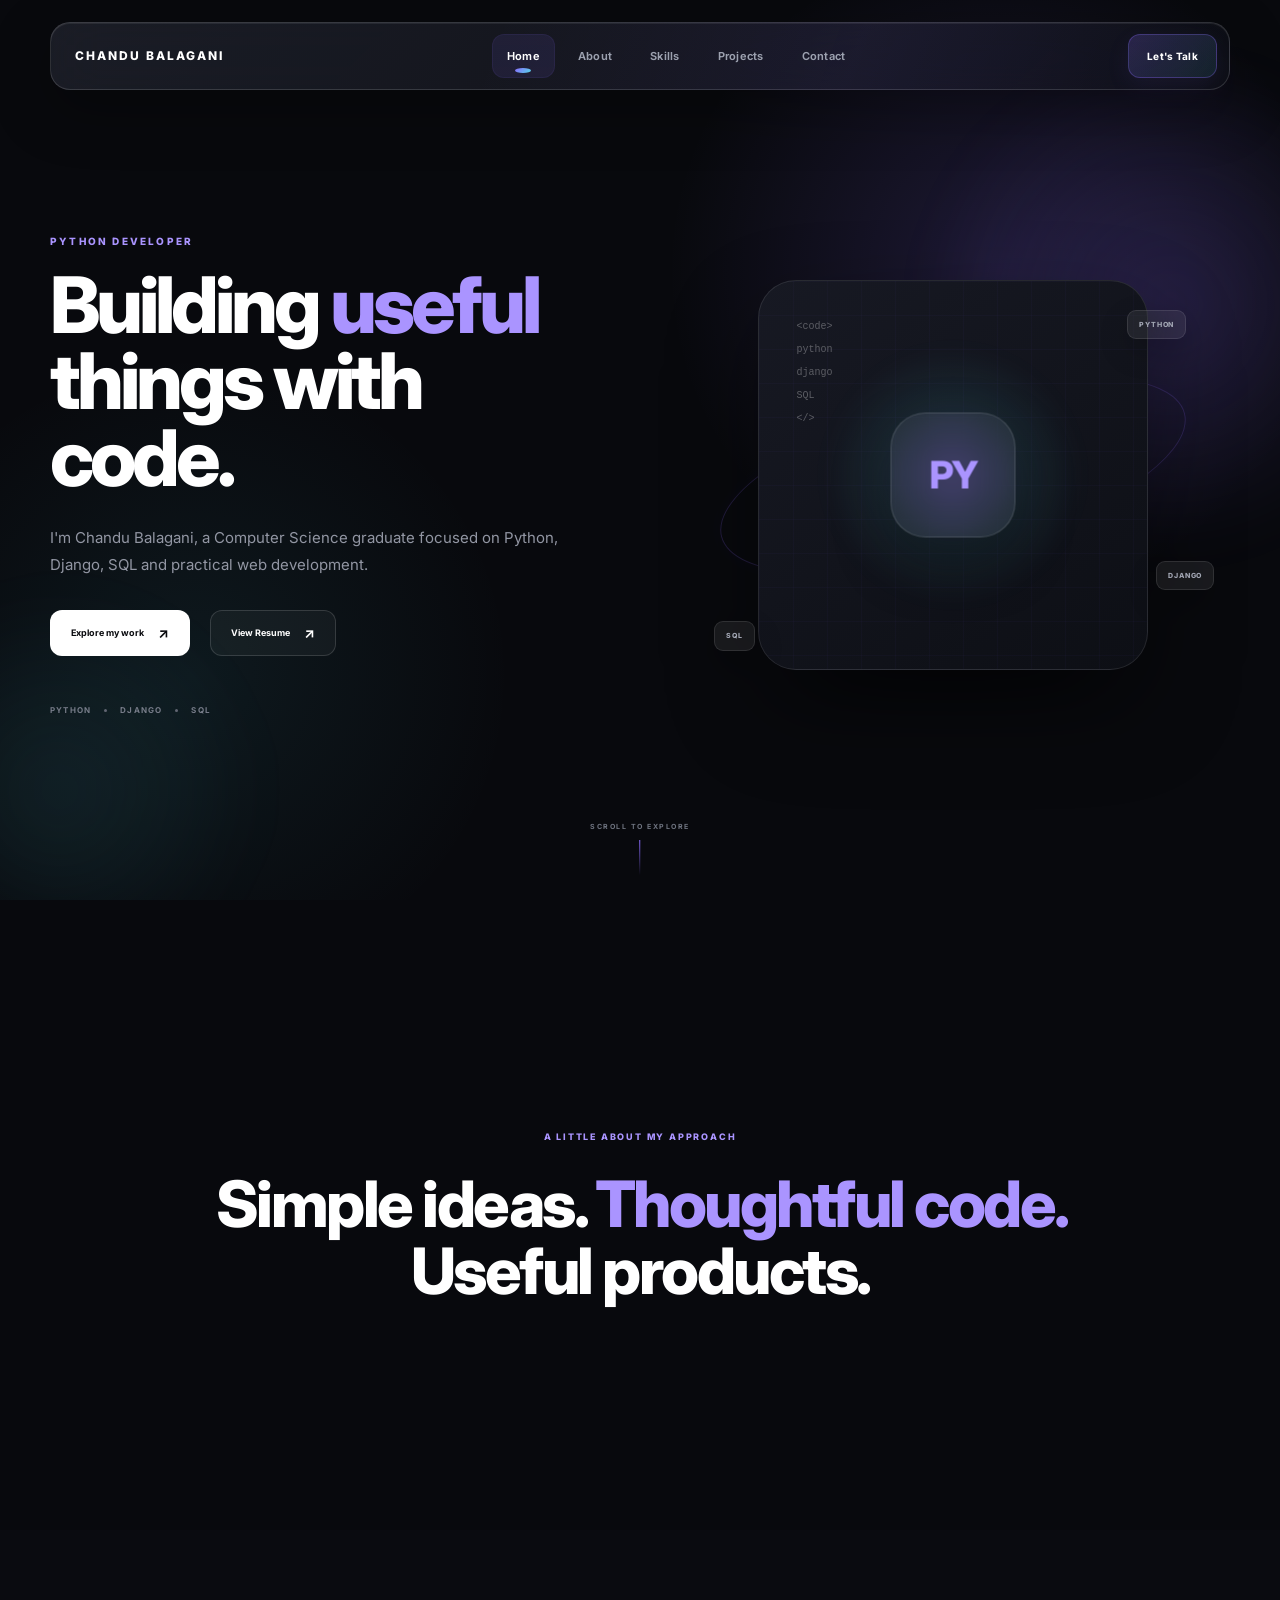
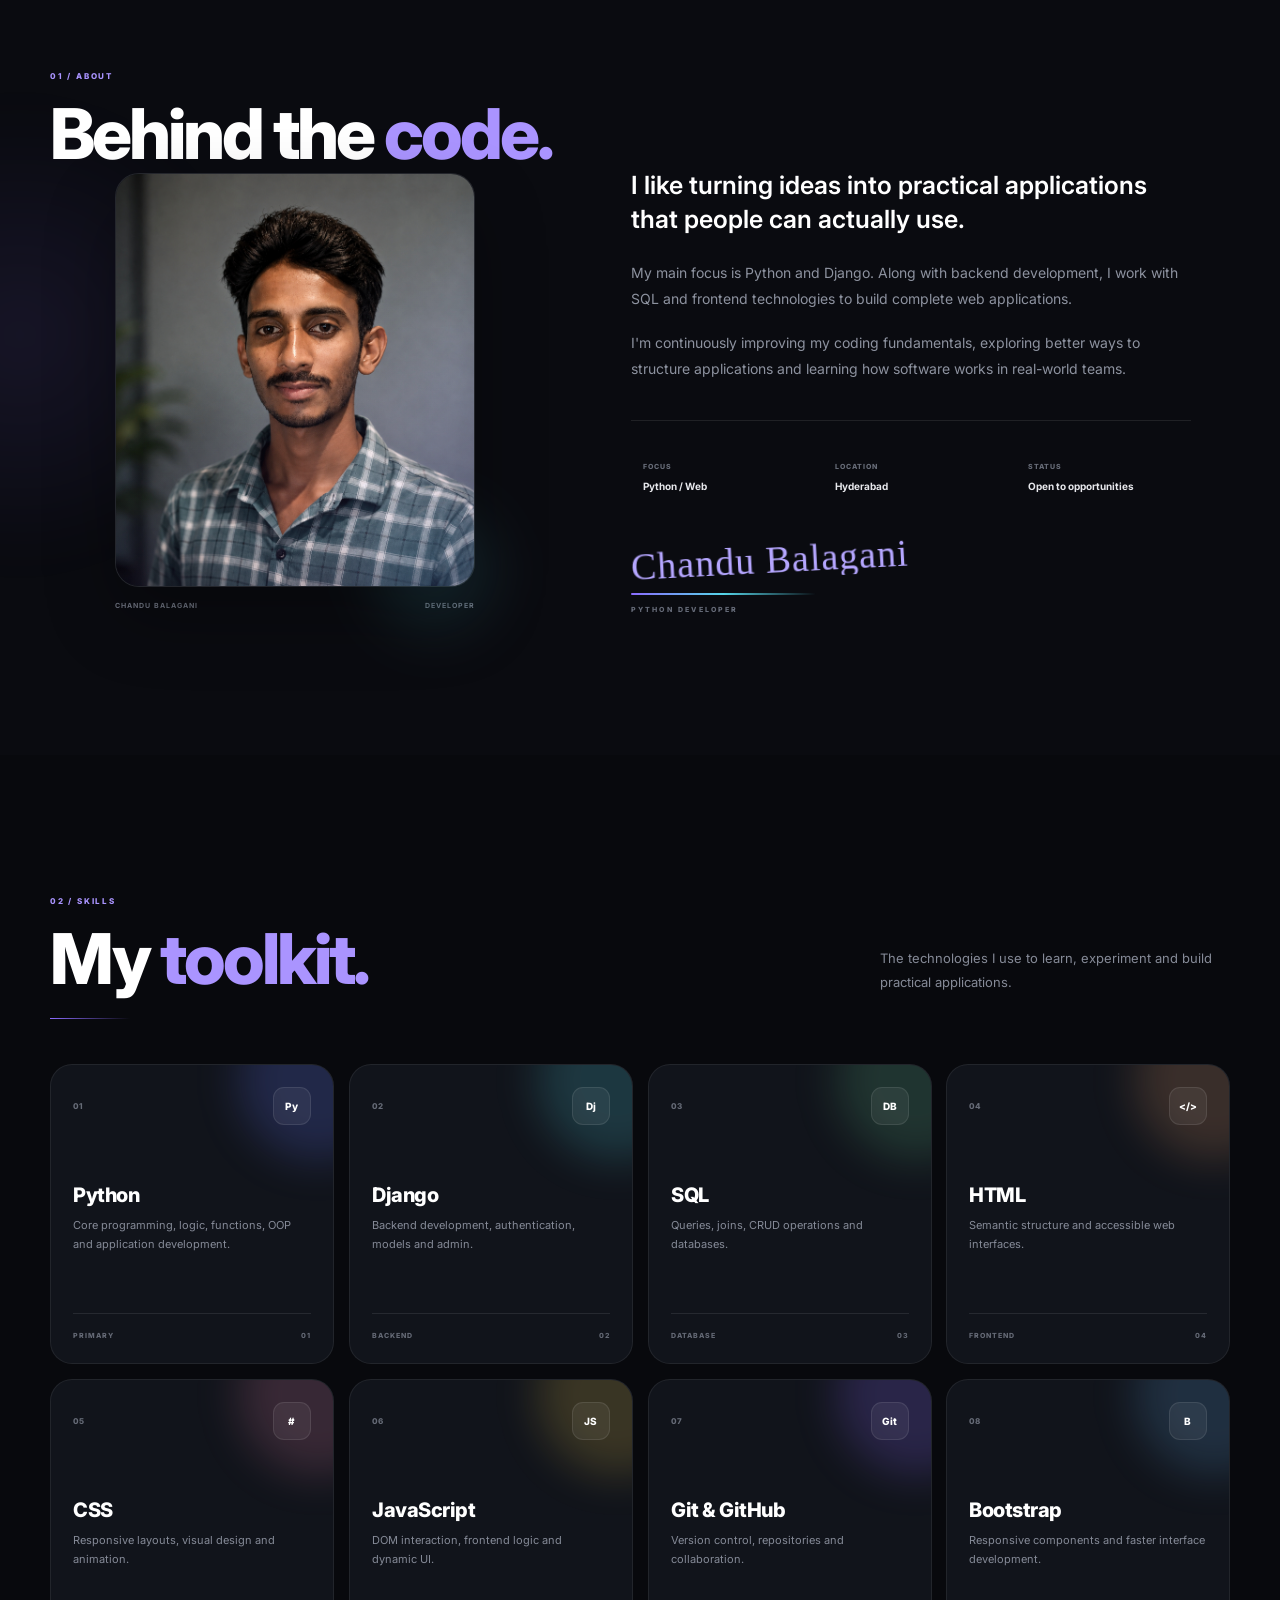
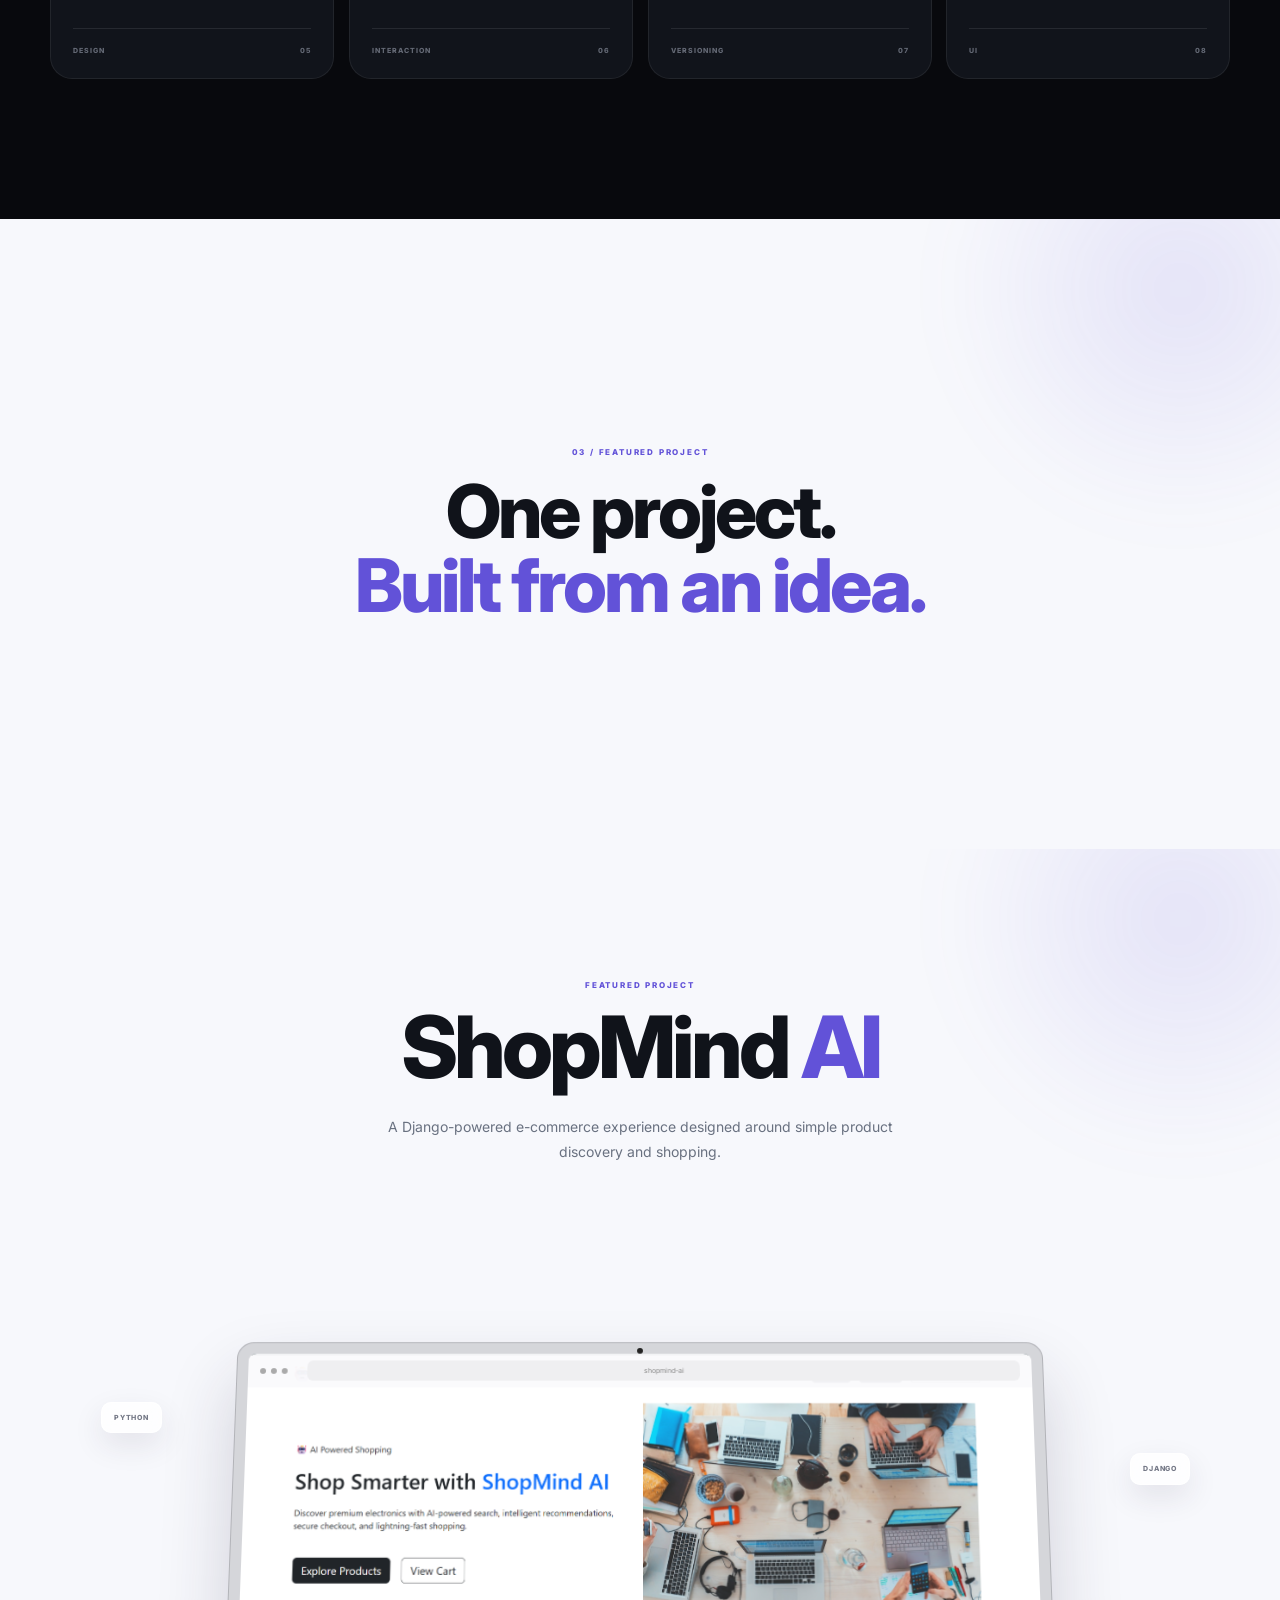
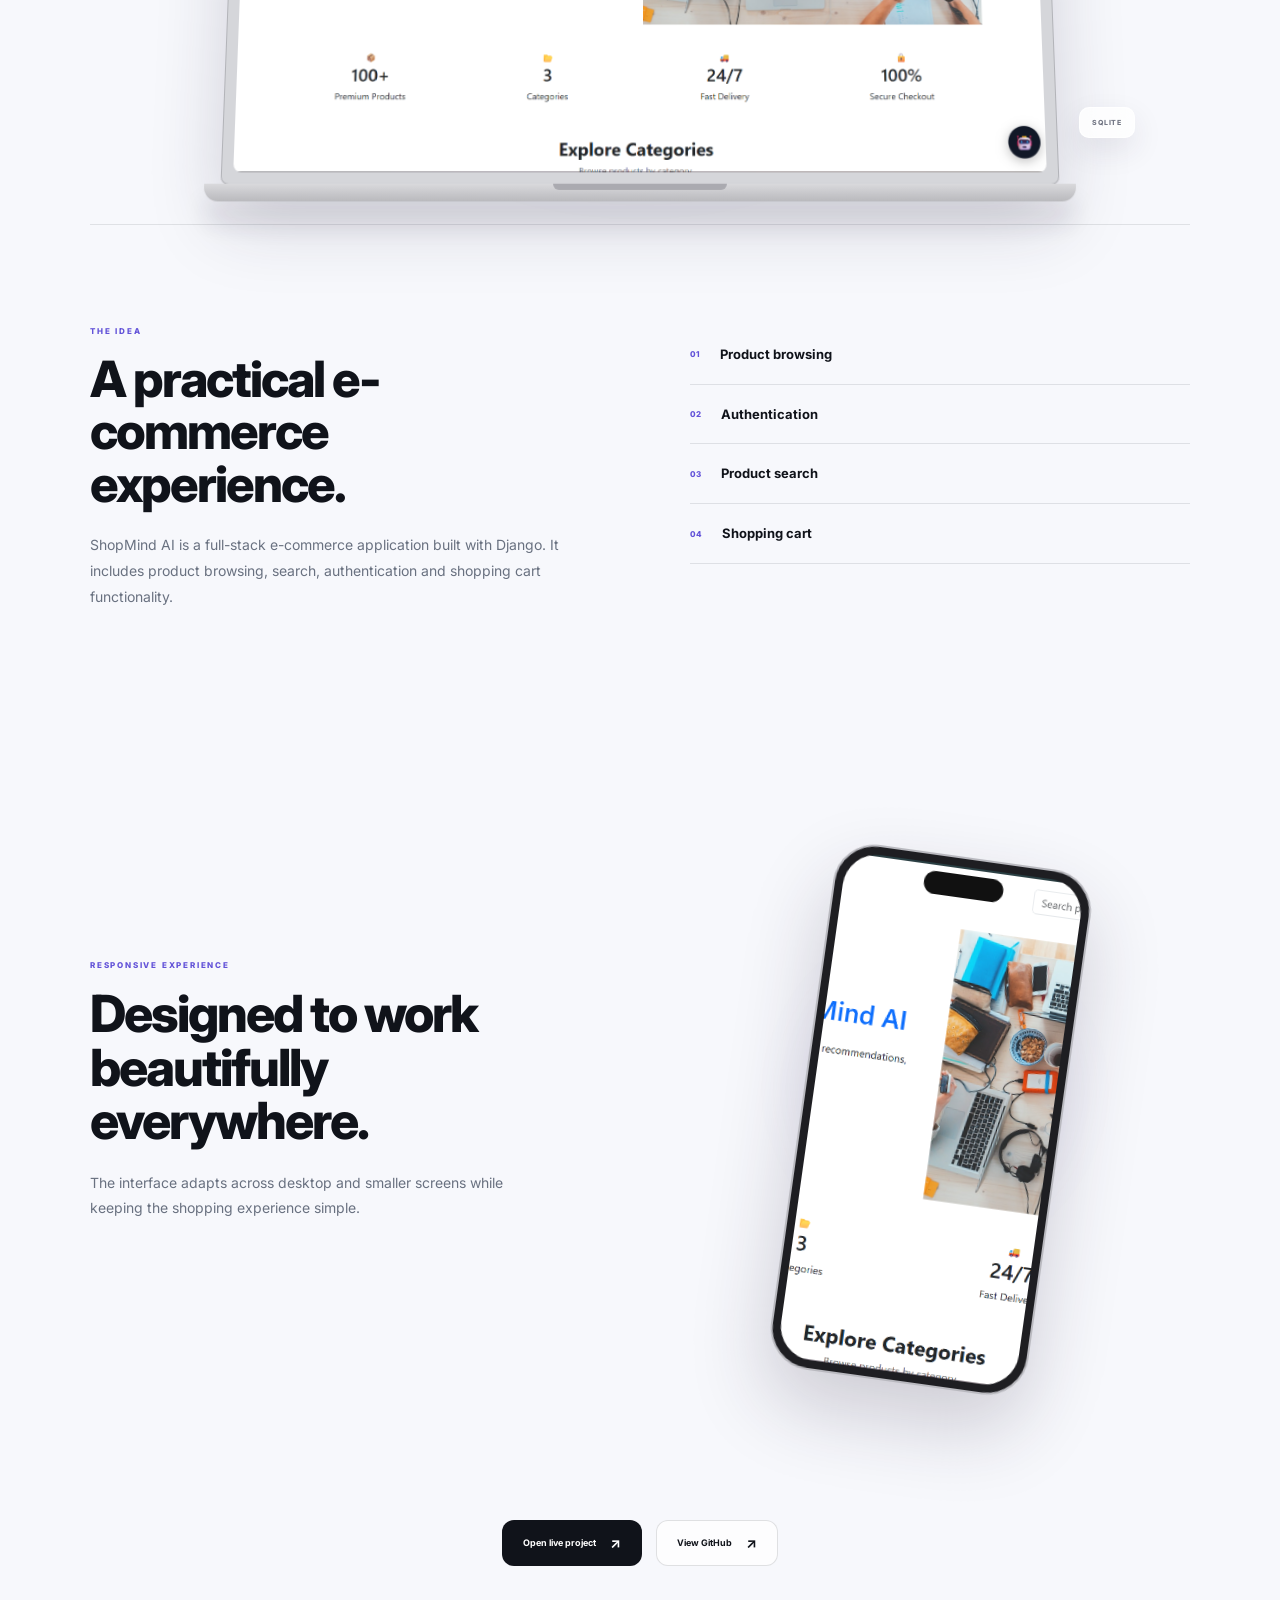
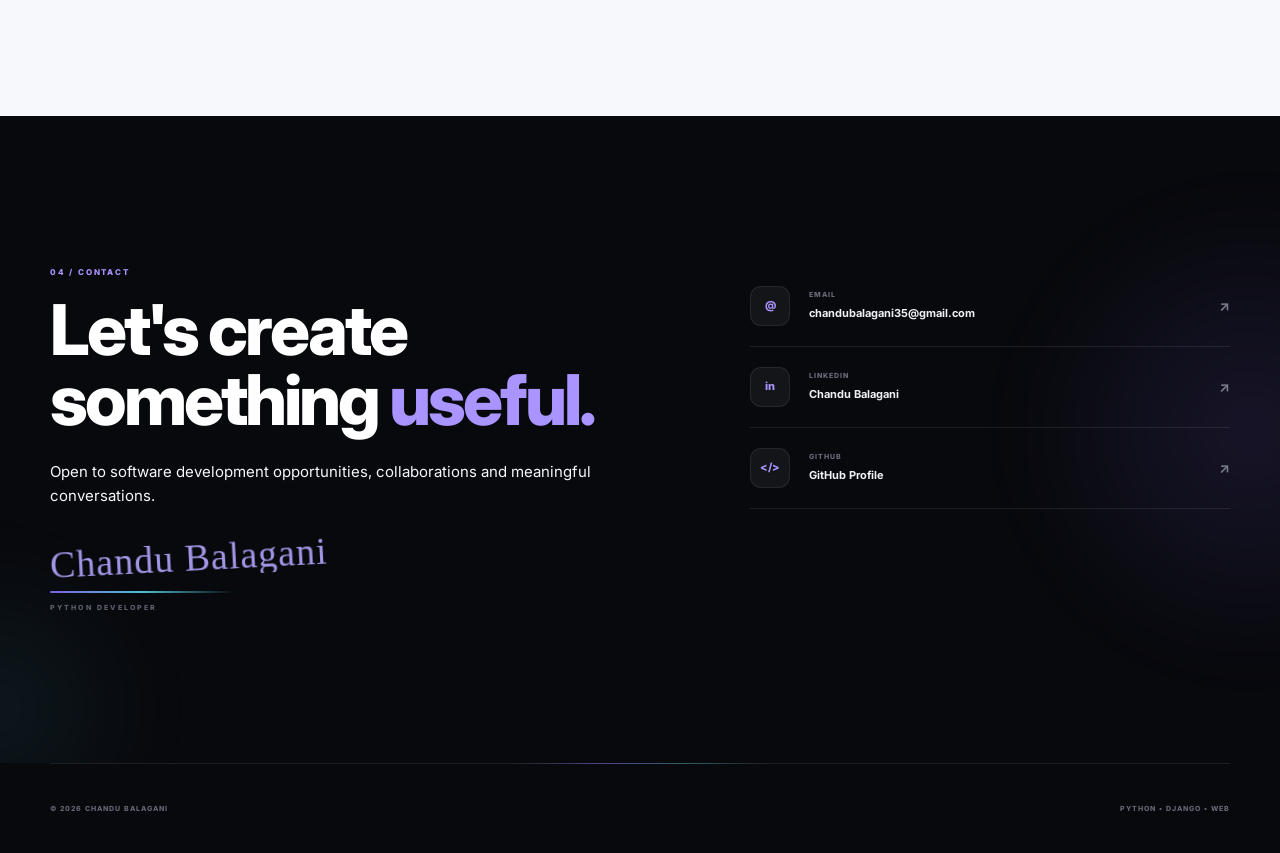
==== commit 3eea1c1c: "Add View Resume button to portfolio" ====
--- a/home.html
+++ b/home.html
@@ -221,36 +221,26 @@
 
                     <div class="hero-actions reveal">
 
-
-                        <a
-                            href="#projects"
-                            class="button button-dark"
-                        >
-
-                            Explore my work
-
-                            <span>
-                                ↗
-                            </span>
-
-                        </a>
-
-
-                        <a
-                            href="#skills"
-                            class="text-button"
-                        >
-
-                            Explore skills
-
-                            <span>
-                                ↓
-                            </span>
-
-                        </a>
-
-
-                    </div>
+    <a
+        href="#projects"
+        class="button button-dark"
+    >
+        Explore my work
+        <span>↗</span>
+    </a>
+
+    <!-- VIEW RESUME BUTTON -->
+    <a
+        href="assets/resume/Chandu-Balagani-Resume.pdf"
+        target="_blank"
+        rel="noopener noreferrer"
+        class="button button-outline"
+    >
+        View Resume
+        <span>↗</span>
+    </a>
+
+</div>
 
 
                     <div class="hero-meta reveal">
@@ -1448,7 +1438,7 @@
 
 
                     <a
-                        href="https://shopmind-ai-ykfq.onrender.com"
+                        href=https://shopmind-ai-psi.vercel.app/
                         target="_blank"
                         rel="noopener noreferrer"
                         class="button button-dark"
